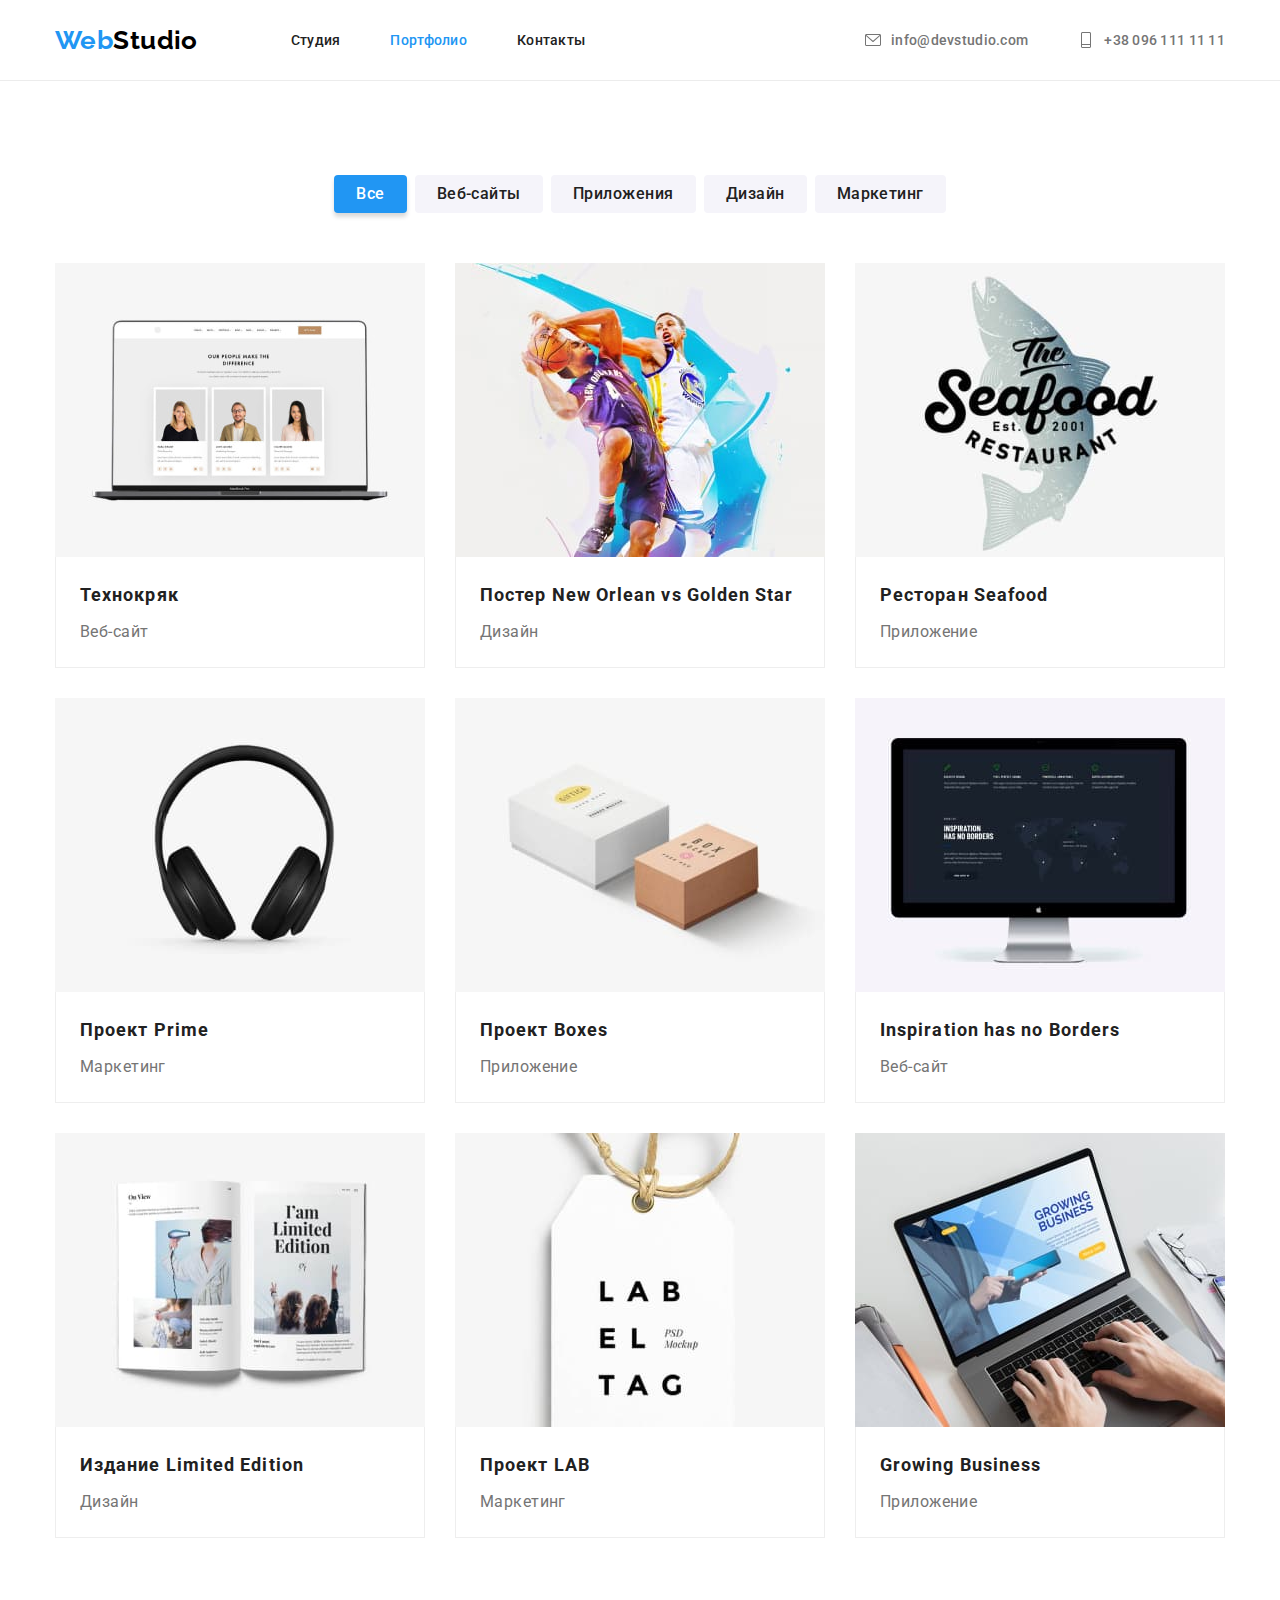
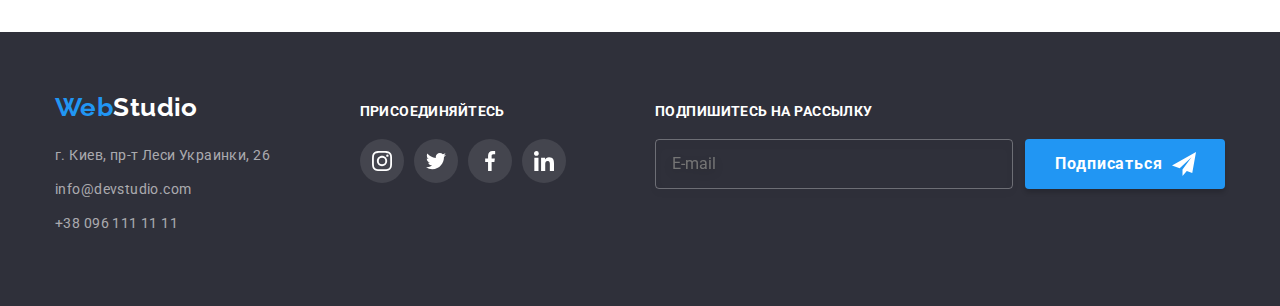
==== portfolio.html @ 97e4fcae "Initial commit" ====
<!DOCTYPE html>
<html lang="ru">
  <head>
    <meta charset="UTF-8" />
    <meta http-equiv="X-UA-Compatible" content="IE=edge" />
    <meta name="viewport" content="width=device-width, initial-scale=1.0" />
    <title>goit-markup-hw-07</title>
    <link
      href="https://fonts.googleapis.com/css2?family=Raleway:wght@700&family=Roboto:wght@400;500;700&family=Tangerine:wght@700&display=swap"
      rel="stylesheet"
    />
    <link rel="stylesheet" href="./css/main.min.css" />
  </head>
  <body>
    <!--Шапка сайта-->
    <header class="header">
      <div class="container">
        <nav class="nav">
          <a href="./index.html" class="logo"
            ><span class="accent">Web</span>Studio</a
          >
          <ul class="nav-list list">
            <li class="nav__item">
              <a class="nav__link link" href="./index.html">Студия</a>
            </li>
            <li class="nav__item">
              <a class="nav__link link current" href="./portfolio.html"
                >Портфолио</a
              >
            </li>
            <li class="nav__item">
              <a class="nav__link link" href="#">Контакты</a>
            </li>
          </ul>
        </nav>
        <ul class="contacts-list list">
          <li class="contacts-list__item">
            <a
              class="contacts-list__link link"
              href="mailto:info@devstudio.com"
            >
              <svg class="contacts-list__icon" width="16" height="16">
                <use href="./images/sprite.svg#icon-mail"></use>
              </svg>
              info@devstudio.com</a
            >
          </li>
          <li class="contacts-list__item">
            <a class="contacts-list__link link" href="tel:+380961111111">
              <svg class="contacts-list__icon" width="16" height="16">
                <use href="./images/sprite.svg#icon-phone"></use>
              </svg>
              +38 096 111 11 11</a
            >
          </li>
        </ul>
      </div>
    </header>

    <main>
      <!--Услуги кнопки-->
      <section class="section">
        <div class="container">
          <h2 class="hidden">Наши услуги</h2>

          <!-- portfolio-nav -->

          <ul class="portfolio-nav list">
            <li class="portfolio-nav__item">
              <button
                type="button"
                class="portfolio-nav__button button acctive"
              >
                Все
              </button>
            </li>
            <li class="portfolio-nav__item">
              <button type="button" class="portfolio-nav__button button">
                Веб-сайты
              </button>
            </li>
            <li class="portfolio-nav__item">
              <button type="button" class="portfolio-nav__button button">
                Приложения
              </button>
            </li>
            <li class="portfolio-nav__item">
              <button type="button" class="portfolio-nav__button button">
                Дизайн
              </button>
            </li>
            <li class="portfolio-nav__item">
              <button type="button" class="portfolio-nav__button button">
                Маркетинг
              </button>
            </li>
          </ul>

          <!-- portfolio-list -->

          <ul class="portfolio-list list">
            <li class="portfolio-list__item">
              <a class="portfolio-list__link link" href="#">
                <div class="slider">
                  <img
                    src="./images/service1.jpg"
                    alt="монитор ноутбука"
                    width="370"
                    height="294"
                  />
                  <p class="slider__text">
                    Ресурс предлагает комплексные предложения с разным уровнем
                    функционала и сервисов. Все это позволит посетителю получить
                    исчерпывающие сведения о компании или частном лице.
                  </p>
                </div>
                <div class="portfolio-list__name">
                  <h3 class="portfolio-list__title">Технокряк</h3>
                  <p class="portfolio-list__text">Веб-сайт</p>
                </div>
              </a>
            </li>
            <li class="portfolio-list__item">
              <a class="portfolio-list__link link" href="#">
                <div class="slider">
                  <img
                    src="./images/service2.jpg"
                    alt="два парня играют в баскетбол"
                    width="370"
                    height="294"
                  />
                  <p class="slider__text">
                    Ресурс предлагает комплексные предложения с разным уровнем
                    функционала и сервисов. Все это позволит посетителю получить
                    исчерпывающие сведения о компании или частном лице.
                  </p>
                </div>
                <div class="portfolio-list__name">
                  <h3 class="portfolio-list__title">
                    Постер New Orlean vs Golden Star
                  </h3>
                  <p class="portfolio-list__text">Дизайн</p>
                </div>
              </a>
            </li>
            <li class="portfolio-list__item">
              <a class="portfolio-list__link link" href="#">
                <div class="slider">
                  <img
                    src="./images/service3.jpg"
                    alt="логотип в виде рыбы"
                    width="370"
                    height="294"
                  />
                  <p class="slider__text">
                    Ресурс предлагает комплексные предложения с разным уровнем
                    функционала и сервисов. Все это позволит посетителю получить
                    исчерпывающие сведения о компании или частном лице.
                  </p>
                </div>
                <div class="portfolio-list__name">
                  <h3 class="portfolio-list__title">Ресторан Seafood</h3>
                  <p class="portfolio-list__text">Приложение</p>
                </div>
              </a>
            </li>
            <li class="portfolio-list__item">
              <a class="portfolio-list__link link" href="#">
                <div class="slider">
                  <img
                    src="./images/service4.jpg"
                    alt="наушники"
                    width="370"
                    height="294"
                  />
                  <p class="slider__text">
                    Ресурс предлагает комплексные предложения с разным уровнем
                    функционала и сервисов. Все это позволит посетителю получить
                    исчерпывающие сведения о компании или частном лице.
                  </p>
                </div>
                <div class="portfolio-list__name">
                  <h3 class="portfolio-list__title">Проект Prime</h3>
                  <p class="portfolio-list__text">Маркетинг</p>
                </div>
              </a>
            </li>
            <li class="portfolio-list__item">
              <a class="portfolio-list__link link" href="">
                <div class="slider">
                  <img
                    src="./images/service5.jpg"
                    alt="два бокса"
                    width="370"
                    height="294"
                  />
                  <p class="slider__text">
                    Ресурс предлагает комплексные предложения с разным уровнем
                    функционала и сервисов. Все это позволит посетителю получить
                    исчерпывающие сведения о компании или частном лице.
                  </p>
                </div>
                <div class="portfolio-list__name">
                  <h3 class="portfolio-list__title">Проект Boxes</h3>
                  <p class="portfolio-list__text">Приложение</p>
                </div>
              </a>
            </li>
            <li class="portfolio-list__item">
              <a class="portfolio-list__link link" href="#">
                <div class="slider">
                  <img
                    src="./images/service6.jpg"
                    alt="монитор"
                    width="370"
                    height="294"
                  />
                  <p class="slider__text">
                    Ресурс предлагает комплексные предложения с разным уровнем
                    функционала и сервисов. Все это позволит посетителю получить
                    исчерпывающие сведения о компании или частном лице.
                  </p>
                </div>
                <div class="portfolio-list__name">
                  <h3 class="portfolio-list__title">
                    Inspiration has no Borders
                  </h3>
                  <p class="portfolio-list__text">Веб-сайт</p>
                </div>
              </a>
            </li>
            <li class="portfolio-list__item">
              <a class="portfolio-list__link link" href="">
                <div class="slider">
                  <img
                    src="./images/service7.jpg"
                    alt="открытая книга"
                    width="370"
                    height="294"
                  />
                  <p class="slider__text">
                    Ресурс предлагает комплексные предложения с разным уровнем
                    функционала и сервисов. Все это позволит посетителю получить
                    исчерпывающие сведения о компании или частном лице.
                  </p>
                </div>
                <div class="portfolio-list__name">
                  <h3 class="portfolio-list__title">Издание Limited Edition</h3>
                  <p class="portfolio-list__text">Дизайн</p>
                </div>
              </a>
            </li>
            <li class="portfolio-list__item">
              <a class="portfolio-list__link link" href="">
                <div class="slider">
                  <img
                    src="./images/service8.jpg"
                    alt="бейджик на верёвке"
                    width="370"
                    height="294"
                  />
                  <p class="slider__text">
                    Ресурс предлагает комплексные предложения с разным уровнем
                    функционала и сервисов. Все это позволит посетителю получить
                    исчерпывающие сведения о компании или частном лице.
                  </p>
                </div>
                <div class="portfolio-list__name">
                  <h3 class="portfolio-list__title">Проект LAB</h3>
                  <p class="portfolio-list__text">Маркетинг</p>
                </div>
              </a>
            </li>
            <li class="portfolio-list__item">
              <a class="portfolio-list__link link" href="">
                <div class="slider">
                  <img
                    src="./images/service9.jpg"
                    alt="парень печатает на ноутбуке"
                  />
                  <p class="slider__text">
                    Ресурс предлагает комплексные предложения с разным уровнем
                    функционала и сервисов. Все это позволит посетителю получить
                    исчерпывающие сведения о компании или частном лице.
                  </p>
                </div>
                <div class="portfolio-list__name">
                  <h3 class="portfolio-list__title">Growing Business</h3>
                  <p class="portfolio-list__text">Приложение</p>
                </div>
              </a>
            </li>
          </ul>
        </div>
      </section>
    </main>

    <!--Подвал сайта-->
    <footer class="footer">
      <div class="container footer__container">
        <div class="footer-flex">
          <a href="./index.html" class="logo"
            ><span class="accent">Web</span>Studio</a
          >
          <address class="address">
            <ul class="contacts-nav list">
              <li class="contacts-nav__item">
                <a
                  href="https://goo.gl/maps/D3uRbkzvZpGUqhTm6"
                  target="_blank"
                  rel="noopener noreferrer"
                  class="contacts-nav__link link"
                  >г. Киев, пр-т Леси Украинки, 26</a
                >
              </li>
              <li class="contacts-nav__item">
                <a
                  href="mailto:info@devstudio.com"
                  class="contacts-nav__link link"
                  >info@devstudio.com</a
                >
              </li>
              <li class="contacts-nav__item">
                <a href="tel:+380961111111" class="contacts-nav__link link"
                  >+38 096 111 11 11</a
                >
              </li>
            </ul>
          </address>
        </div>
        <div class="footer-flex">
          <h3 class="footer-title">присоединяйтесь</h3>
          <ul class="social">
            <li class="social__item">
              <a
                class="social__link social__link--dark"
                href=""
                aria-label="instagram"
              >
                <svg width="20" height="20">
                  <use href="./images/sprite.svg#icon-instagram"></use>
                </svg>
              </a>
            </li>
            <li class="social__item">
              <a
                class="social__link social__link--dark"
                href=""
                aria-label="twitter"
              >
                <svg width="20" height="20">
                  <use href="./images/sprite.svg#icon-twitter"></use>
                </svg>
              </a>
            </li>
            <li class="social__item">
              <a
                class="social__link social__link--dark"
                href=""
                aria-label="facebook"
              >
                <svg width="20" height="20">
                  <use href="./images/sprite.svg#icon-facebook"></use>
                </svg>
              </a>
            </li>
            <li class="social__item">
              <a
                class="social__link social__link--dark"
                href=""
                aria-label="linkedin"
              >
                <svg width="20" height="20">
                  <use href="./images/sprite.svg#icon-linkedin"></use>
                </svg>
              </a>
            </li>
          </ul>
        </div>

        <div class="footer-flex">
          <div class="footer-form">
            <h3 class="footer-title">Подпишитесь на рассылку</h3>
            <form class="form">
              <input
                class="form__input"
                type="text"
                name="user-subscribe"
                placeholder="E-mail"
              />
              <button class="form__button button" type="submit">
                Подписаться
                <svg class="form__icon" width="24" height="24">
                  <use href="./images/sprite.svg#icon-icon-send"></use>
                </svg>
              </button>
            </form>
          </div>
        </div>
      </div>
    </footer>
  </body>
</html>
---- css/main.min.css ----
/*! modern-normalize v1.1.0 | MIT License | https://github.com/sindresorhus/modern-normalize */*,::before,::after{box-sizing:border-box}html{line-height:1.15;-webkit-text-size-adjust:100%;-moz-tab-size:4;tab-size:4}body{margin:0;font-family:system-ui,-apple-system,"Segoe UI",Roboto,Helvetica,Arial,sans-serif,"Apple Color Emoji","Segoe UI Emoji"}hr{height:0;color:inherit}abbr[title]{text-decoration:underline dotted}b,strong{font-weight:bolder}code,kbd,samp,pre{font-family:ui-monospace, SFMono-Regular, Consolas, 'Liberation Mono', Menlo, monospace;font-size:1em}small{font-size:80%}sub,sup{font-size:75%;line-height:0;position:relative;vertical-align:baseline}sub{bottom:-0.25em}sup{top:-0.5em}table{text-indent:0;border-color:inherit}button,input,optgroup,select,textarea{font-family:inherit;font-size:100%;line-height:1.15;margin:0}button,select{text-transform:none}button,[type='button'],[type='reset'],[type='submit']{-webkit-appearance:button}::-moz-focus-inner{border-style:none;padding:0}:-moz-focusring{outline:1px dotted ButtonText}:-moz-ui-invalid{box-shadow:none}legend{padding:0}progress{vertical-align:baseline}::-webkit-inner-spin-button,::-webkit-outer-spin-button{height:auto}[type='search']{-webkit-appearance:textfield;outline-offset:-2px}::-webkit-search-decoration{-webkit-appearance:none}::-webkit-file-upload-button{-webkit-appearance:button;font:inherit}summary{display:list-item}:root{--primary-white-color: #fff;--primary-text-color: #757575;--title-text-color: #212121;--accant-color: #2196f3;--portfolio-btn-color: #f5f4fa;--social-icon-color: #afb1b8;--slider-text-color: rgba(33, 150, 243, 0.9)}body{position:relative;font-family:"Roboto", sans-serif;font-size:14px;line-height:1.714;letter-spacing:0.03em;color:var(--primary-text-color);background-color:var(--primary-white-color)}img{display:block}.list{padding:0;margin:0;list-style:none}.hidden{position:absolute;white-space:nowrap;width:1px;height:1px;overflow:hidden;border:0;padding:0;clip:rect(0 0 0 0);clip-path:inset(50%);margin:-1px}.link{display:block;text-decoration:none;transition-property:color;transition-duration:250ms;transition-timing-function:cubic-bezier(0.4, 0, 0.2, 1)}.title{margin-top:0;margin-bottom:50px;font-size:36px;line-height:1.166;text-align:center;color:var(--title-text-color)}.section{padding:94px 0}.container{width:1200px;padding-left:15px;padding-right:15px;margin:0 auto}.flexing{display:flex}.link:hover,.link:focus,.nav .current,.accent{color:var(--accant-color)}.logo{font-family:"Raleway", sans-serif;text-decoration:none;font-weight:700;font-size:26px;line-height:1.192;color:#000}.header .logo{margin-right:93px;padding-top:24px;padding-bottom:24px}.footer .logo{color:var(--primary-white-color)}.button{padding:10px 32px;cursor:pointer;border:none;font-weight:700;font-size:16px;line-height:1.875;letter-spacing:0.06em;color:var(--primary-white-color);background-color:var(--accant-color);border-radius:4px;transition-property:background-color, color, box-shadow;transition-duration:250ms;transition-timing-function:cubic-bezier(0.4, 0, 0.2, 1)}.portfolio-nav__button{padding:6px 22px;font-weight:500;line-height:1.625;letter-spacing:0.03em;color:var(--title-text-color);background-color:var(--portfolio-btn-color)}.portfolio-nav__button:hover,.portfolio-nav__button:focus,.portfolio-nav__button.acctive{color:var(--primary-white-color);background-color:var(--accant-color);box-shadow:0px 4px 4px rgba(0,0,0,0.15)}.form__button{padding:10px 29px;margin-left:12px;min-width:200px;height:50px;padding-right:61px;box-shadow:0px 4px 4px rgba(0,0,0,0.15);border-radius:4px}.form__icon{position:absolute;right:29px;top:13px;fill:var(--primary-white-color)}.button-close{position:absolute;top:8px;right:8px;display:flex;align-items:center;justify-content:center;width:30px;height:30px;border:1px solid rgba(0,0,0,0.1);border-radius:50%;cursor:pointer;background-color:inherit}.button-close:hover .button-close__icon,.button-close:focus .button-close__icon{fill:var(--accant-color)}.button-close__icon{transition-property:fill;transition-duration:250ms;transition-timing-function:cubic-bezier(0.4, 0, 0.2, 1)}.social{display:flex;list-style:none;justify-content:center;align-items:center;padding:0;margin:0}.social__item:not(:last-child){margin-right:10px}.social__link{width:44px;height:44px;border-radius:50%;display:flex;justify-content:center;align-items:center;transition-property:background-color;transition-duration:250ms;transition-timing-function:cubic-bezier(0.4, 0, 0.2, 1)}.social__link svg{fill:var(--social-icon-color);transition-property:fill;transition-duration:250ms;transition-timing-function:cubic-bezier(0.4, 0, 0.2, 1)}.social .social__link:hover,.social .social__link:focus{background-color:var(--accant-color)}.social__link:hover>svg,.social__link:focus>svg{fill:var(--primary-white-color)}.social__link--dark{background-color:rgba(255,255,255,0.1)}.header{border-bottom:1px solid #ececec}.header>.container,.nav-list{display:flex}.header .nav{display:flex;align-items:center}.nav__link,.contacts-list__link{padding-top:32px;padding-bottom:32px}.nav__item:not(:last-child),.contacts-list__item:not(:last-child){margin-right:50px}.nav__link,.contacts-list__link{font-weight:500;line-height:1.142;letter-spacing:0.02em;color:var(--title-text-color)}.nav__link{position:relative}.nav__link::after{content:"";display:inline-block;width:100%;height:4px;position:absolute;bottom:-1px;left:0;border-radius:2px;transition-property:background-color;transition-duration:250ms;transition-timing-function:cubic-bezier(0.4, 0, 0.2, 1)}.nav__link:hover.link::after{background-color:var(--accant-color)}.contacts-list{display:flex;margin-left:auto}.contacts-list__link{display:flex;color:var(--primary-text-color)}.contacts-list__link:hover .contacts-list__icon,.contacts-list__link:focus .contacts-list__icon{fill:var(--accant-color)}.contacts-list__icon{margin-right:10px;fill:var(--primary-text-color);transition-property:fill;transition-duration:250ms;transition-timing-function:cubic-bezier(0.4, 0, 0.2, 1)}.hero{background-image:linear-gradient(to right, rgba(47,48,58,0.4), rgba(47,48,58,0.4)),url("../images/hero-bg.jpg");background-position:center top;background-repeat:no-repeat;max-width:1600px;margin:0 auto;padding-top:200px;padding-bottom:200px;text-align:center}.hero__title{max-width:696px;margin:0 auto 30px auto;font-weight:900;font-size:44px;line-height:1.363;letter-spacing:0.06em;text-transform:uppercase;color:var(--primary-white-color)}.hero__button:hover{background-color:#188ce8;box-shadow:0px 4px 4px rgba(0,0,0,0.15)}.features__item::before{content:"";display:block;width:270px;height:120px;border-radius:4px;background-color:#f5f4fa;background-position:center center;background-size:70px 70px;background-repeat:no-repeat;margin-bottom:30px}.features__item--icon1::before{background-image:url("../images/antenna.svg")}.features__item--icon2::before{background-image:url("../images/clock.svg")}.features__item--icon3::before{background-image:url("../images/diagram.svg")}.features__item--icon4::before{background-image:url("../images/astronaut.svg")}.section-features{padding-bottom:0}.features__item{width:270px}.features__item:not(:last-child){margin-right:30px}.features__title{margin-bottom:10px;font-size:14px;line-height:1.142;text-transform:uppercase;text-align:start}.features__text{margin:0}.work__item:not(:last-child){margin-right:30px}.work__item{position:relative}.work__title{position:absolute;bottom:0;left:0;margin:0;padding:27px 0;width:100%;text-align:center;font-size:14px;line-height:1.142;text-transform:uppercase;color:var(--primary-white-color);background-color:rgba(47,48,58,0.8)}.clients{justify-content:center}.clients__link{width:170px;height:92px;display:flex;justify-content:center;align-items:center;border:1px solid var(--social-icon-color);border-radius:4px;transition-property:border-color;transition-duration:250ms;transition-timing-function:cubic-bezier(0.4, 0, 0.2, 1)}.clients__link:hover svg,.clients__link:focus svg{fill:var(--accant-color)}.clients__link:hover,.clients__link:focus{border-color:var(--accant-color)}.clients__link svg{fill:var(--social-icon-color);transition-property:fill;transition-duration:250ms;transition-timing-function:cubic-bezier(0.4, 0, 0.2, 1)}.clients__item:not(:last-child){margin-right:30px}.section-team{background-color:#f5f4fa}.team__item{border-radius:0 0 4px 4px;box-shadow:0px 4px 4px 0px rgba(0,0,0,0.25);background-color:var(--primary-white-color)}.team__item:not(:last-child){margin-right:30px}.participant{padding:30px 10px}.participant__title,.participant__text{margin:0;font-size:16px;line-height:1.187;text-align:center}.participant__title{margin-bottom:10px}.participant__text{margin-bottom:16px}.footer{padding-top:60px;padding-bottom:60px;background-color:#2f303a}.footer__container{display:flex;justify-content:space-between;align-items:baseline}.contacts-nav__link{font-style:normal;color:rgba(255,255,255,0.6)}.contacts-nav__link:hover,.contacts-nav__link:focus{color:var(--accant-color)}.address{margin-top:20px}.contacts-nav__item{margin-bottom:10px}.contacts-nav__item:not(:last-child){margin-bottom:10px}.footer-title{margin:0;margin-bottom:20px;font-size:14px;line-height:1.142;letter-spacing:0.03em;text-transform:uppercase;text-align:start;color:var(--primary-white-color)}.footer-flex svg{fill:var(--primary-white-color)}.form{position:relative;display:flex;justify-content:space-between}.form__input{padding:15px 16px;border:1px solid rgba(255,255,255,0.3);filter:drop-shadow(0px 4px 4px rgba(0,0,0,0.15));border-radius:4px;width:358px;font-size:16px;color:var(--primary-white-color);background-color:transparent}.backdrop{position:fixed;top:0;left:0;display:flex;justify-content:center;align-items:center;width:100%;height:100%;opacity:1;transition:opacity 250ms;background-color:rgba(0,0,0,0.2)}.backdrop.is-hidden{opacity:0;pointer-events:none}.model{position:relative;padding:40px;min-width:528px;line-height:0;box-shadow:0px 1px 3px rgba(0,0,0,0.12),0px 1px 1px rgba(0,0,0,0.14),0px 2px 1px rgba(0,0,0,0.2);border-radius:4px;background-color:white}.model__title{display:block;margin-bottom:12px;font-size:20px;line-height:1.15;text-align:center;color:var(--title-text-color)}.model-form{display:flex;flex-direction:column;align-items:center}.model-form__label{position:relative;width:100%}.model-form__label:hover .model-form__icon,.model-form__input:focus+.model-form__icon{fill:var(--accant-color)}.model-form__input:focus{border:1px solid var(--accant-color)}.model-form__label:not(:last-child){margin-bottom:10px}.model-form__label .model-form__input{padding:12px 42px;height:40px;border:1px solid rgba(33,33,33,0.2);border-radius:4px;resize:none;outline:none;transition-property:border;transition-duration:250ms;transition-timing-function:cubic-bezier(0.4, 0, 0.2, 1)}.model-form__label .model-form__input,.model-form__label .model-form__comment{width:100%}.model-form__comment{display:block;height:120px;padding:12px 16px;border:1px solid rgba(33,33,33,0.2);border-radius:4px;resize:none;outline:none;transition-property:border;transition-duration:250ms;transition-timing-function:cubic-bezier(0.4, 0, 0.2, 1)}.model-form__label:hover .model-form__input,.model-form__comment:hover,.model-form__input:focus,.model-form__comment:focus{border:1px solid var(--accant-color)}.model-form__name{display:inline-block;margin-bottom:4px;font-size:12px;line-height:1.16;letter-spacing:0.01em;color:var(--primary-text-color)}.checkbox-name{font-size:14px;line-height:1.71;margin-left:7px}.model-form__label .checkbox-link{color:var(--accant-color)}.model .label-checkbox{margin-bottom:30px;display:flex;justify-content:center;align-items:center}.model .label-comment{margin-bottom:20px}.model-form__comment::placeholder{line-height:1.142;letter-spacing:0.01em;color:rgba(117,117,117,0.5)}.model-form__icon{position:absolute;bottom:12px;left:12px;transition-property:fill;transition-duration:250ms;transition-timing-function:cubic-bezier(0.4, 0, 0.2, 1)}.model .button{display:block;margin:0 auto;min-width:200px;box-shadow:0px 4px 4px rgba(0,0,0,0.15)}.model .button:hover{background-color:#188ce8}.checkbox-icon{fill:var(--primary-white-color)}.checkbox-box{display:flex;justify-content:center;align-items:center;width:16px;height:15px;outline:2px solid var(--title-text-color);outline-offset:-2px;border-radius:2px;pointer-events:none;transition-property:fill, outline, background-color;transition-duration:250ms;transition-timing-function:cubic-bezier(0.4, 0, 0.2, 1)}.model-form__checkbox:focus+.checkbox-box{border:3px solid var(--primary-text-color)}.model-form__checkbox{width:16px;height:16px}.model-form__checkbox:checked+.checkbox-box{background-color:var(--accant-color);fill:var(--primary-white-color);outline:2px solid var(--accant-color)}.portfolio-nav{margin-bottom:50px;display:flex;justify-content:center}.portfolio-nav__item:not(:last-child){margin-right:8px}.portfolio-list{display:flex;flex-wrap:wrap}.portfolio-list__item{margin-right:30px;margin-bottom:30px;transition-property:box-shadow;transition-duration:250ms;transition-timing-function:cubic-bezier(0.4, 0, 0.2, 1)}.portfolio-list__item:nth-child(3n){margin-right:0}.portfolio-list__item:nth-last-child(-n+3){margin-bottom:0}.portfolio-list__link:hover{box-shadow:0px 1px 1px rgba(0,0,0,0.12),0px 4px 4px rgba(0,0,0,0.06),1px 4px 6px rgba(0,0,0,0.16)}.portfolio-list__name{padding:20px 24px;border-right:1px solid #eeeeee;border-bottom:1px solid #eeeeee;border-left:1px solid #eeeeee}.portfolio-list__title{margin:0;margin-bottom:4px;font-size:18px;line-height:2;letter-spacing:0.06em;text-align:start;color:var(--title-text-color)}.portfolio-list__text{margin:0;font-size:16px;line-height:1.875;color:var(--primary-text-color)}.slider{position:relative;overflow:hidden}.slider__text{position:absolute;top:0;left:0;width:100%;height:100%;transform:translateY(100%);margin:0;padding:63px 24px 0 24px;font-size:18px;line-height:1.555;letter-spacing:0.03em;color:var(--primary-white-color);background-color:var(--slider-text-color);transition-property:transform;transition-duration:250ms;transition-timing-function:cubic-bezier(0.4, 0, 0.2, 1)}.portfolio-list__link:hover .slider__text{transform:translateY(0)}
/*# sourceMappingURL=main.min.css.map */
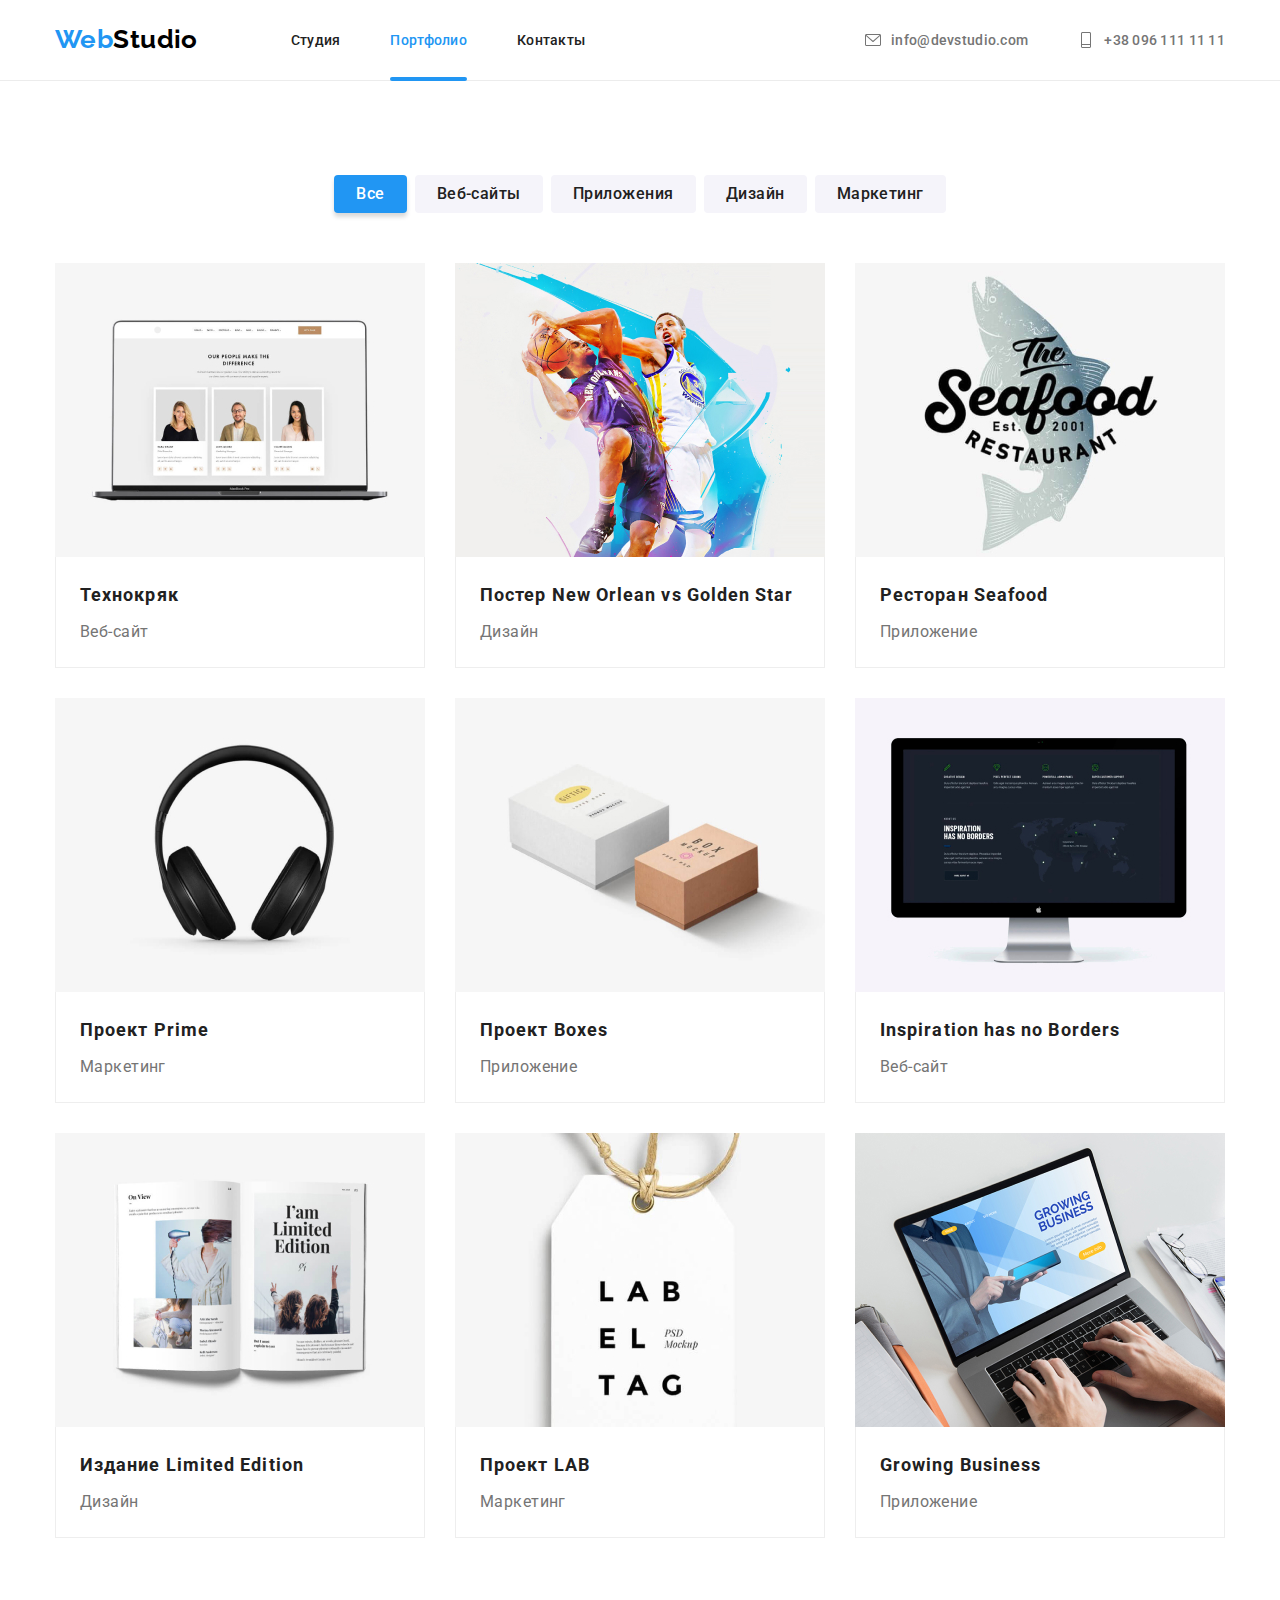
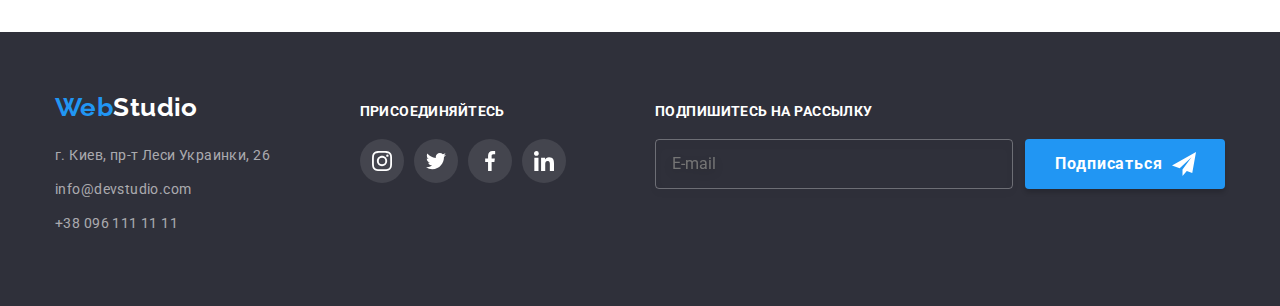
==== commit bc651549: "адаптировал страницы и блоки" ====
--- a/portfolio.html
+++ b/portfolio.html
@@ -15,45 +15,81 @@
     <!--Шапка сайта-->
     <header class="header">
       <div class="container">
-        <nav class="nav">
-          <a href="./index.html" class="logo"
-            ><span class="accent">Web</span>Studio</a
+        <a href="./index.html" class="logo"
+          ><span class="accent">Web</span>Studio</a
+        >
+        <div class="header__menu" data-menu>
+          <nav class="nav">
+            <ul class="nav-list list">
+              <li class="nav__item">
+                <a class="nav__link link" href="./index.html">Студия</a>
+              </li>
+              <li class="nav__item">
+                <a class="nav__link link current" href="./portfolio.html"
+                  >Портфолио</a
+                >
+              </li>
+              <li class="nav__item">
+                <a class="nav__link link" href="#">Контакты</a>
+              </li>
+            </ul>
+          </nav>
+          <ul class="contacts-list list">
+            <li class="contacts-list__item">
+              <a
+                class="contacts-list__link contacts-list__link--mail link"
+                href="mailto:info@devstudio.com"
+              >
+                <svg class="contacts-list__icon" width="16" height="16">
+                  <use href="./images/sprite.svg#icon-mail"></use>
+                </svg>
+                info@devstudio.com</a
+              >
+            </li>
+            <li class="contacts-list__item">
+              <a
+                class="contacts-list__link contacts-list__link--tel link"
+                href="tel:+380961111111"
+              >
+                <svg class="contacts-list__icon" width="16" height="16">
+                  <use href="./images/sprite.svg#icon-phone"></use>
+                </svg>
+                +38 096 111 11 11</a
+              >
+            </li>
+          </ul>
+          <ul class="header__sicials list">
+            <li class="header__sicials-item">
+              <a href="" class="header-socials-link">Instagram</a>
+            </li>
+            <li class="header__sicials-item">
+              <a href="" class="header-socials-link">Twitter</a>
+            </li>
+            <li class="header__sicials-item">
+              <a href="" class="header-socials-link">Facebook</a>
+            </li>
+            <li class="header__sicials-item">
+              <a href="" class="header-socials-link">LinkedIn</a>
+            </li>
+          </ul>
+        </div>
+
+        <button class="mabil-menu__btn" data-menu-button>
+          <svg
+            width="40"
+            height="40"
+            aria-label="Переключатель мобильного окна"
           >
-          <ul class="nav-list list">
-            <li class="nav__item">
-              <a class="nav__link link" href="./index.html">Студия</a>
-            </li>
-            <li class="nav__item">
-              <a class="nav__link link current" href="./portfolio.html"
-                >Портфолио</a
-              >
-            </li>
-            <li class="nav__item">
-              <a class="nav__link link" href="#">Контакты</a>
-            </li>
-          </ul>
-        </nav>
-        <ul class="contacts-list list">
-          <li class="contacts-list__item">
-            <a
-              class="contacts-list__link link"
-              href="mailto:info@devstudio.com"
-            >
-              <svg class="contacts-list__icon" width="16" height="16">
-                <use href="./images/sprite.svg#icon-mail"></use>
-              </svg>
-              info@devstudio.com</a
-            >
-          </li>
-          <li class="contacts-list__item">
-            <a class="contacts-list__link link" href="tel:+380961111111">
-              <svg class="contacts-list__icon" width="16" height="16">
-                <use href="./images/sprite.svg#icon-phone"></use>
-              </svg>
-              +38 096 111 11 11</a
-            >
-          </li>
-        </ul>
+            <use
+              class="icon-menu-close"
+              href="./images/sprite.svg#icon-menu-close"
+            ></use>
+            <use
+              class="icon-menu-open"
+              href="./images/sprite.svg#icon-menu-open"
+            ></use>
+          </svg>
+        </button>
       </div>
     </header>
 
@@ -102,12 +138,41 @@
             <li class="portfolio-list__item">
               <a class="portfolio-list__link link" href="#">
                 <div class="slider">
-                  <img
-                    src="./images/service1.jpg"
-                    alt="монитор ноутбука"
-                    width="370"
-                    height="294"
-                  />
+                  <picture>
+                    <source
+                      media="(min-width: 1200px)"
+                      srcset="
+                        ./images/portfolio/service1-desk.jpg    1x,
+                        ./images/portfolio/service1-desk@2x.jpg 2x
+                      "
+                      type="image/jpg"
+                    />
+
+                    <source
+                      media="(min-width: 768px)"
+                      srcset="
+                        ./images/portfolio/service1-tab.jpg    1x,
+                        ./images/portfolio/service1-tab@2x.jpg 2x
+                      "
+                      type="image/jpg"
+                    />
+
+                    <source
+                      media="(max-width: 767px)"
+                      srcset="
+                        ./images/portfolio/service1-mob.jpg    1x,
+                        ./images/portfolio/service1-mob@2x.jpg 2x
+                      "
+                      type="image/jpg"
+                    />
+                    <img
+                      src="./images/portfolio/service1-mob.jpg"
+                      alt="монитор ноутбука"
+                      width="450"
+                      height="294"
+                    />
+                  </picture>
+
                   <p class="slider__text">
                     Ресурс предлагает комплексные предложения с разным уровнем
                     функционала и сервисов. Все это позволит посетителю получить
@@ -123,12 +188,41 @@
             <li class="portfolio-list__item">
               <a class="portfolio-list__link link" href="#">
                 <div class="slider">
-                  <img
-                    src="./images/service2.jpg"
-                    alt="два парня играют в баскетбол"
-                    width="370"
-                    height="294"
-                  />
+                  <picture>
+                    <source
+                      media="(min-width: 1200px)"
+                      srcset="
+                        ./images/portfolio/service2-desk.jpg    1x,
+                        ./images/portfolio/service2-desk@2x.jpg 2x
+                      "
+                      type="image/jpg"
+                    />
+
+                    <source
+                      media="(min-width: 768px)"
+                      srcset="
+                        ./images/portfolio/service2-tab.jpg    1x,
+                        ./images/portfolio/service2-tab@2x.jpg 2x
+                      "
+                      type="image/jpg"
+                    />
+
+                    <source
+                      media="(max-width: 767px)"
+                      srcset="
+                        ./images/portfolio/service2-mob.jpg    1x,
+                        ./images/portfolio/service2-mob@2x.jpg 2x
+                      "
+                      type="image/jpg"
+                    />
+                    <img
+                      src="./images/portfolio/service2-mob.jpg"
+                      alt="два парня играют в баскетбол"
+                      width="450"
+                      height="294"
+                    />
+                  </picture>
+
                   <p class="slider__text">
                     Ресурс предлагает комплексные предложения с разным уровнем
                     функционала и сервисов. Все это позволит посетителю получить
@@ -146,12 +240,41 @@
             <li class="portfolio-list__item">
               <a class="portfolio-list__link link" href="#">
                 <div class="slider">
-                  <img
-                    src="./images/service3.jpg"
-                    alt="логотип в виде рыбы"
-                    width="370"
-                    height="294"
-                  />
+                  <picture>
+                    <source
+                      media="(min-width: 1200px)"
+                      srcset="
+                        ./images/portfolio/service3-desk.jpg    1x,
+                        ./images/portfolio/service3-desk@2x.jpg 2x
+                      "
+                      type="image/jpg"
+                    />
+
+                    <source
+                      media="(min-width: 768px)"
+                      srcset="
+                        ./images/portfolio/service3-tab.jpg    1x,
+                        ./images/portfolio/service3-tab@2x.jpg 2x
+                      "
+                      type="image/jpg"
+                    />
+
+                    <source
+                      media="(max-width: 767px)"
+                      srcset="
+                        ./images/portfolio/service3-mob.jpg    1x,
+                        ./images/portfolio/service3-mob@2x.jpg 2x
+                      "
+                      type="image/jpg"
+                    />
+                    <img
+                      src="./images/portfolio/service3-mob.jpg"
+                      alt="логотип в виде рыбы"
+                      width="450"
+                      height="294"
+                    />
+                  </picture>
+
                   <p class="slider__text">
                     Ресурс предлагает комплексные предложения с разным уровнем
                     функционала и сервисов. Все это позволит посетителю получить
@@ -167,12 +290,41 @@
             <li class="portfolio-list__item">
               <a class="portfolio-list__link link" href="#">
                 <div class="slider">
-                  <img
-                    src="./images/service4.jpg"
-                    alt="наушники"
-                    width="370"
-                    height="294"
-                  />
+                  <picture>
+                    <source
+                      media="(min-width: 1200px)"
+                      srcset="
+                        ./images/portfolio/service4-desk.jpg    1x,
+                        ./images/portfolio/service4-desk@2x.jpg 2x
+                      "
+                      type="image/jpg"
+                    />
+
+                    <source
+                      media="(min-width: 768px)"
+                      srcset="
+                        ./images/portfolio/service4-tab.jpg    1x,
+                        ./images/portfolio/service4-tab@2x.jpg 2x
+                      "
+                      type="image/jpg"
+                    />
+
+                    <source
+                      media="(max-width: 767px)"
+                      srcset="
+                        ./images/portfolio/service4-mob.jpg    1x,
+                        ./images/portfolio/service4-mob@2x.jpg 2x
+                      "
+                      type="image/jpg"
+                    />
+                    <img
+                      src="./images/portfolio/service4-mob.jpg"
+                      alt="наушники"
+                      width="450"
+                      height="294"
+                    />
+                  </picture>
+
                   <p class="slider__text">
                     Ресурс предлагает комплексные предложения с разным уровнем
                     функционала и сервисов. Все это позволит посетителю получить
@@ -188,12 +340,41 @@
             <li class="portfolio-list__item">
               <a class="portfolio-list__link link" href="">
                 <div class="slider">
-                  <img
-                    src="./images/service5.jpg"
-                    alt="два бокса"
-                    width="370"
-                    height="294"
-                  />
+                  <picture>
+                    <source
+                      media="(min-width: 1200px)"
+                      srcset="
+                        ./images/portfolio/service5-desk.jpg    1x,
+                        ./images/portfolio/service5-desk@2x.jpg 2x
+                      "
+                      type="image/jpg"
+                    />
+
+                    <source
+                      media="(min-width: 768px)"
+                      srcset="
+                        ./images/portfolio/service5-tab.jpg    1x,
+                        ./images/portfolio/service5-tab@2x.jpg 2x
+                      "
+                      type="image/jpg"
+                    />
+
+                    <source
+                      media="(max-width: 767px)"
+                      srcset="
+                        ./images/portfolio/service5-mob.jpg    1x,
+                        ./images/portfolio/service5-mob@2x.jpg 2x
+                      "
+                      type="image/jpg"
+                    />
+                    <img
+                      src="./images/portfolio/service5-mob.jpg"
+                      alt="два бокса"
+                      width="450"
+                      height="294"
+                    />
+                  </picture>
+
                   <p class="slider__text">
                     Ресурс предлагает комплексные предложения с разным уровнем
                     функционала и сервисов. Все это позволит посетителю получить
@@ -209,12 +390,41 @@
             <li class="portfolio-list__item">
               <a class="portfolio-list__link link" href="#">
                 <div class="slider">
-                  <img
-                    src="./images/service6.jpg"
-                    alt="монитор"
-                    width="370"
-                    height="294"
-                  />
+                  <picture>
+                    <source
+                      media="(min-width: 1200px)"
+                      srcset="
+                        ./images/portfolio/service6-desk.jpg    1x,
+                        ./images/portfolio/service6-desk@2x.jpg 2x
+                      "
+                      type="image/jpg"
+                    />
+
+                    <source
+                      media="(min-width: 768px)"
+                      srcset="
+                        ./images/portfolio/service6-tab.jpg    1x,
+                        ./images/portfolio/service6-tab@2x.jpg 2x
+                      "
+                      type="image/jpg"
+                    />
+
+                    <source
+                      media="(max-width: 767px)"
+                      srcset="
+                        ./images/portfolio/service6-mob.jpg    1x,
+                        ./images/portfolio/service6-mob@2x.jpg 2x
+                      "
+                      type="image/jpg"
+                    />
+                    <img
+                      src="./images/portfolio/service6-mob.jpg"
+                      alt="монитор"
+                      width="450"
+                      height="294"
+                    />
+                  </picture>
+
                   <p class="slider__text">
                     Ресурс предлагает комплексные предложения с разным уровнем
                     функционала и сервисов. Все это позволит посетителю получить
@@ -232,12 +442,41 @@
             <li class="portfolio-list__item">
               <a class="portfolio-list__link link" href="">
                 <div class="slider">
-                  <img
-                    src="./images/service7.jpg"
-                    alt="открытая книга"
-                    width="370"
-                    height="294"
-                  />
+                  <picture>
+                    <source
+                      media="(min-width: 1200px)"
+                      srcset="
+                        ./images/portfolio/service7-desk.jpg    1x,
+                        ./images/portfolio/service7-desk@2x.jpg 2x
+                      "
+                      type="image/jpg"
+                    />
+
+                    <source
+                      media="(min-width: 768px)"
+                      srcset="
+                        ./images/portfolio/service7-tab.jpg    1x,
+                        ./images/portfolio/service7-tab@2x.jpg 2x
+                      "
+                      type="image/jpg"
+                    />
+
+                    <source
+                      media="(max-width: 767px)"
+                      srcset="
+                        ./images/portfolio/service7-mob.jpg    1x,
+                        ./images/portfolio/service7-mob@2x.jpg 2x
+                      "
+                      type="image/jpg"
+                    />
+                    <img
+                      src="./images/portfolio/service7-mob.jpg"
+                      alt="открытая книга"
+                      width="450"
+                      height="294"
+                    />
+                  </picture>
+
                   <p class="slider__text">
                     Ресурс предлагает комплексные предложения с разным уровнем
                     функционала и сервисов. Все это позволит посетителю получить
@@ -253,12 +492,41 @@
             <li class="portfolio-list__item">
               <a class="portfolio-list__link link" href="">
                 <div class="slider">
-                  <img
-                    src="./images/service8.jpg"
-                    alt="бейджик на верёвке"
-                    width="370"
-                    height="294"
-                  />
+                  <picture>
+                    <source
+                      media="(min-width: 1200px)"
+                      srcset="
+                        ./images/portfolio/service8-desk.jpg    1x,
+                        ./images/portfolio/service8-desk@2x.jpg 2x
+                      "
+                      type="image/jpg"
+                    />
+
+                    <source
+                      media="(min-width: 768px)"
+                      srcset="
+                        ./images/portfolio/service8-tab.jpg    1x,
+                        ./images/portfolio/service8-tab@2x.jpg 2x
+                      "
+                      type="image/jpg"
+                    />
+
+                    <source
+                      media="(max-width: 767px)"
+                      srcset="
+                        ./images/portfolio/service8-mob.jpg    1x,
+                        ./images/portfolio/service8-mob@2x.jpg 2x
+                      "
+                      type="image/jpg"
+                    />
+                    <img
+                      src="./images/portfolio/service8-mob.jpg"
+                      alt="бейджик на верёвке"
+                      width="450"
+                      height="294"
+                    />
+                  </picture>
+
                   <p class="slider__text">
                     Ресурс предлагает комплексные предложения с разным уровнем
                     функционала и сервисов. Все это позволит посетителю получить
@@ -274,10 +542,41 @@
             <li class="portfolio-list__item">
               <a class="portfolio-list__link link" href="">
                 <div class="slider">
-                  <img
-                    src="./images/service9.jpg"
-                    alt="парень печатает на ноутбуке"
-                  />
+                  <picture>
+                    <source
+                      media="(min-width: 1200px)"
+                      srcset="
+                        ./images/portfolio/service9-desk.jpg    1x,
+                        ./images/portfolio/service9-desk@2x.jpg 2x
+                      "
+                      type="image/jpg"
+                    />
+
+                    <source
+                      media="(min-width: 768px)"
+                      srcset="
+                        ./images/portfolio/service9-tab.jpg    1x,
+                        ./images/portfolio/service9-tab@2x.jpg 2x
+                      "
+                      type="image/jpg"
+                    />
+
+                    <source
+                      media="(max-width: 767px)"
+                      srcset="
+                        ./images/portfolio/service9-mob.jpg    1x,
+                        ./images/portfolio/service9-mob@2x.jpg 2x
+                      "
+                      type="image/jpg"
+                    />
+                    <img
+                      src="./images/portfolio/service9-mob.jpg"
+                      alt="парень печатает на ноутбуке"
+                      width="450"
+                      height="294"
+                    />
+                  </picture>
+
                   <p class="slider__text">
                     Ресурс предлагает комплексные предложения с разным уровнем
                     функционала и сервисов. Все это позволит посетителю получить
@@ -298,7 +597,7 @@
     <!--Подвал сайта-->
     <footer class="footer">
       <div class="container footer__container">
-        <div class="footer-flex">
+        <div class="footer__info">
           <a href="./index.html" class="logo"
             ><span class="accent">Web</span>Studio</a
           >
@@ -328,7 +627,7 @@
             </ul>
           </address>
         </div>
-        <div class="footer-flex">
+        <div class="footer__join">
           <h3 class="footer-title">присоединяйтесь</h3>
           <ul class="social">
             <li class="social__item">
@@ -378,7 +677,7 @@
           </ul>
         </div>
 
-        <div class="footer-flex">
+        <div class="form-block">
           <div class="footer-form">
             <h3 class="footer-title">Подпишитесь на рассылку</h3>
             <form class="form">
@@ -399,5 +698,7 @@
         </div>
       </div>
     </footer>
+
+    <script src="./js/menu.js"></script>
   </body>
 </html>
--- a/css/main.min.css
+++ b/css/main.min.css
@@ -1,2 +1,7 @@
-/*! modern-normalize v1.1.0 | MIT License | https://github.com/sindresorhus/modern-normalize */*,::before,::after{box-sizing:border-box}html{line-height:1.15;-webkit-text-size-adjust:100%;-moz-tab-size:4;tab-size:4}body{margin:0;font-family:system-ui,-apple-system,"Segoe UI",Roboto,Helvetica,Arial,sans-serif,"Apple Color Emoji","Segoe UI Emoji"}hr{height:0;color:inherit}abbr[title]{text-decoration:underline dotted}b,strong{font-weight:bolder}code,kbd,samp,pre{font-family:ui-monospace, SFMono-Regular, Consolas, 'Liberation Mono', Menlo, monospace;font-size:1em}small{font-size:80%}sub,sup{font-size:75%;line-height:0;position:relative;vertical-align:baseline}sub{bottom:-0.25em}sup{top:-0.5em}table{text-indent:0;border-color:inherit}button,input,optgroup,select,textarea{font-family:inherit;font-size:100%;line-height:1.15;margin:0}button,select{text-transform:none}button,[type='button'],[type='reset'],[type='submit']{-webkit-appearance:button}::-moz-focus-inner{border-style:none;padding:0}:-moz-focusring{outline:1px dotted ButtonText}:-moz-ui-invalid{box-shadow:none}legend{padding:0}progress{vertical-align:baseline}::-webkit-inner-spin-button,::-webkit-outer-spin-button{height:auto}[type='search']{-webkit-appearance:textfield;outline-offset:-2px}::-webkit-search-decoration{-webkit-appearance:none}::-webkit-file-upload-button{-webkit-appearance:button;font:inherit}summary{display:list-item}:root{--primary-white-color: #fff;--primary-text-color: #757575;--title-text-color: #212121;--accant-color: #2196f3;--portfolio-btn-color: #f5f4fa;--social-icon-color: #afb1b8;--slider-text-color: rgba(33, 150, 243, 0.9)}body{position:relative;font-family:"Roboto", sans-serif;font-size:14px;line-height:1.714;letter-spacing:0.03em;color:var(--primary-text-color);background-color:var(--primary-white-color)}img{display:block}.list{padding:0;margin:0;list-style:none}.hidden{position:absolute;white-space:nowrap;width:1px;height:1px;overflow:hidden;border:0;padding:0;clip:rect(0 0 0 0);clip-path:inset(50%);margin:-1px}.link{display:block;text-decoration:none;transition-property:color;transition-duration:250ms;transition-timing-function:cubic-bezier(0.4, 0, 0.2, 1)}.title{margin-top:0;margin-bottom:50px;font-size:36px;line-height:1.166;text-align:center;color:var(--title-text-color)}.section{padding:94px 0}.container{width:1200px;padding-left:15px;padding-right:15px;margin:0 auto}.flexing{display:flex}.link:hover,.link:focus,.nav .current,.accent{color:var(--accant-color)}.logo{font-family:"Raleway", sans-serif;text-decoration:none;font-weight:700;font-size:26px;line-height:1.192;color:#000}.header .logo{margin-right:93px;padding-top:24px;padding-bottom:24px}.footer .logo{color:var(--primary-white-color)}.button{padding:10px 32px;cursor:pointer;border:none;font-weight:700;font-size:16px;line-height:1.875;letter-spacing:0.06em;color:var(--primary-white-color);background-color:var(--accant-color);border-radius:4px;transition-property:background-color, color, box-shadow;transition-duration:250ms;transition-timing-function:cubic-bezier(0.4, 0, 0.2, 1)}.portfolio-nav__button{padding:6px 22px;font-weight:500;line-height:1.625;letter-spacing:0.03em;color:var(--title-text-color);background-color:var(--portfolio-btn-color)}.portfolio-nav__button:hover,.portfolio-nav__button:focus,.portfolio-nav__button.acctive{color:var(--primary-white-color);background-color:var(--accant-color);box-shadow:0px 4px 4px rgba(0,0,0,0.15)}.form__button{padding:10px 29px;margin-left:12px;min-width:200px;height:50px;padding-right:61px;box-shadow:0px 4px 4px rgba(0,0,0,0.15);border-radius:4px}.form__icon{position:absolute;right:29px;top:13px;fill:var(--primary-white-color)}.button-close{position:absolute;top:8px;right:8px;display:flex;align-items:center;justify-content:center;width:30px;height:30px;border:1px solid rgba(0,0,0,0.1);border-radius:50%;cursor:pointer;background-color:inherit}.button-close:hover .button-close__icon,.button-close:focus .button-close__icon{fill:var(--accant-color)}.button-close__icon{transition-property:fill;transition-duration:250ms;transition-timing-function:cubic-bezier(0.4, 0, 0.2, 1)}.social{display:flex;list-style:none;justify-content:center;align-items:center;padding:0;margin:0}.social__item:not(:last-child){margin-right:10px}.social__link{width:44px;height:44px;border-radius:50%;display:flex;justify-content:center;align-items:center;transition-property:background-color;transition-duration:250ms;transition-timing-function:cubic-bezier(0.4, 0, 0.2, 1)}.social__link svg{fill:var(--social-icon-color);transition-property:fill;transition-duration:250ms;transition-timing-function:cubic-bezier(0.4, 0, 0.2, 1)}.social .social__link:hover,.social .social__link:focus{background-color:var(--accant-color)}.social__link:hover>svg,.social__link:focus>svg{fill:var(--primary-white-color)}.social__link--dark{background-color:rgba(255,255,255,0.1)}.header{border-bottom:1px solid #ececec}.header>.container,.nav-list{display:flex}.header .nav{display:flex;align-items:center}.nav__link,.contacts-list__link{padding-top:32px;padding-bottom:32px}.nav__item:not(:last-child),.contacts-list__item:not(:last-child){margin-right:50px}.nav__link,.contacts-list__link{font-weight:500;line-height:1.142;letter-spacing:0.02em;color:var(--title-text-color)}.nav__link{position:relative}.nav__link::after{content:"";display:inline-block;width:100%;height:4px;position:absolute;bottom:-1px;left:0;border-radius:2px;transition-property:background-color;transition-duration:250ms;transition-timing-function:cubic-bezier(0.4, 0, 0.2, 1)}.nav__link:hover.link::after{background-color:var(--accant-color)}.contacts-list{display:flex;margin-left:auto}.contacts-list__link{display:flex;color:var(--primary-text-color)}.contacts-list__link:hover .contacts-list__icon,.contacts-list__link:focus .contacts-list__icon{fill:var(--accant-color)}.contacts-list__icon{margin-right:10px;fill:var(--primary-text-color);transition-property:fill;transition-duration:250ms;transition-timing-function:cubic-bezier(0.4, 0, 0.2, 1)}.hero{background-image:linear-gradient(to right, rgba(47,48,58,0.4), rgba(47,48,58,0.4)),url("../images/hero-bg.jpg");background-position:center top;background-repeat:no-repeat;max-width:1600px;margin:0 auto;padding-top:200px;padding-bottom:200px;text-align:center}.hero__title{max-width:696px;margin:0 auto 30px auto;font-weight:900;font-size:44px;line-height:1.363;letter-spacing:0.06em;text-transform:uppercase;color:var(--primary-white-color)}.hero__button:hover{background-color:#188ce8;box-shadow:0px 4px 4px rgba(0,0,0,0.15)}.features__item::before{content:"";display:block;width:270px;height:120px;border-radius:4px;background-color:#f5f4fa;background-position:center center;background-size:70px 70px;background-repeat:no-repeat;margin-bottom:30px}.features__item--icon1::before{background-image:url("../images/antenna.svg")}.features__item--icon2::before{background-image:url("../images/clock.svg")}.features__item--icon3::before{background-image:url("../images/diagram.svg")}.features__item--icon4::before{background-image:url("../images/astronaut.svg")}.section-features{padding-bottom:0}.features__item{width:270px}.features__item:not(:last-child){margin-right:30px}.features__title{margin-bottom:10px;font-size:14px;line-height:1.142;text-transform:uppercase;text-align:start}.features__text{margin:0}.work__item:not(:last-child){margin-right:30px}.work__item{position:relative}.work__title{position:absolute;bottom:0;left:0;margin:0;padding:27px 0;width:100%;text-align:center;font-size:14px;line-height:1.142;text-transform:uppercase;color:var(--primary-white-color);background-color:rgba(47,48,58,0.8)}.clients{justify-content:center}.clients__link{width:170px;height:92px;display:flex;justify-content:center;align-items:center;border:1px solid var(--social-icon-color);border-radius:4px;transition-property:border-color;transition-duration:250ms;transition-timing-function:cubic-bezier(0.4, 0, 0.2, 1)}.clients__link:hover svg,.clients__link:focus svg{fill:var(--accant-color)}.clients__link:hover,.clients__link:focus{border-color:var(--accant-color)}.clients__link svg{fill:var(--social-icon-color);transition-property:fill;transition-duration:250ms;transition-timing-function:cubic-bezier(0.4, 0, 0.2, 1)}.clients__item:not(:last-child){margin-right:30px}.section-team{background-color:#f5f4fa}.team__item{border-radius:0 0 4px 4px;box-shadow:0px 4px 4px 0px rgba(0,0,0,0.25);background-color:var(--primary-white-color)}.team__item:not(:last-child){margin-right:30px}.participant{padding:30px 10px}.participant__title,.participant__text{margin:0;font-size:16px;line-height:1.187;text-align:center}.participant__title{margin-bottom:10px}.participant__text{margin-bottom:16px}.footer{padding-top:60px;padding-bottom:60px;background-color:#2f303a}.footer__container{display:flex;justify-content:space-between;align-items:baseline}.contacts-nav__link{font-style:normal;color:rgba(255,255,255,0.6)}.contacts-nav__link:hover,.contacts-nav__link:focus{color:var(--accant-color)}.address{margin-top:20px}.contacts-nav__item{margin-bottom:10px}.contacts-nav__item:not(:last-child){margin-bottom:10px}.footer-title{margin:0;margin-bottom:20px;font-size:14px;line-height:1.142;letter-spacing:0.03em;text-transform:uppercase;text-align:start;color:var(--primary-white-color)}.footer-flex svg{fill:var(--primary-white-color)}.form{position:relative;display:flex;justify-content:space-between}.form__input{padding:15px 16px;border:1px solid rgba(255,255,255,0.3);filter:drop-shadow(0px 4px 4px rgba(0,0,0,0.15));border-radius:4px;width:358px;font-size:16px;color:var(--primary-white-color);background-color:transparent}.backdrop{position:fixed;top:0;left:0;display:flex;justify-content:center;align-items:center;width:100%;height:100%;opacity:1;transition:opacity 250ms;background-color:rgba(0,0,0,0.2)}.backdrop.is-hidden{opacity:0;pointer-events:none}.model{position:relative;padding:40px;min-width:528px;line-height:0;box-shadow:0px 1px 3px rgba(0,0,0,0.12),0px 1px 1px rgba(0,0,0,0.14),0px 2px 1px rgba(0,0,0,0.2);border-radius:4px;background-color:white}.model__title{display:block;margin-bottom:12px;font-size:20px;line-height:1.15;text-align:center;color:var(--title-text-color)}.model-form{display:flex;flex-direction:column;align-items:center}.model-form__label{position:relative;width:100%}.model-form__label:hover .model-form__icon,.model-form__input:focus+.model-form__icon{fill:var(--accant-color)}.model-form__input:focus{border:1px solid var(--accant-color)}.model-form__label:not(:last-child){margin-bottom:10px}.model-form__label .model-form__input{padding:12px 42px;height:40px;border:1px solid rgba(33,33,33,0.2);border-radius:4px;resize:none;outline:none;transition-property:border;transition-duration:250ms;transition-timing-function:cubic-bezier(0.4, 0, 0.2, 1)}.model-form__label .model-form__input,.model-form__label .model-form__comment{width:100%}.model-form__comment{display:block;height:120px;padding:12px 16px;border:1px solid rgba(33,33,33,0.2);border-radius:4px;resize:none;outline:none;transition-property:border;transition-duration:250ms;transition-timing-function:cubic-bezier(0.4, 0, 0.2, 1)}.model-form__label:hover .model-form__input,.model-form__comment:hover,.model-form__input:focus,.model-form__comment:focus{border:1px solid var(--accant-color)}.model-form__name{display:inline-block;margin-bottom:4px;font-size:12px;line-height:1.16;letter-spacing:0.01em;color:var(--primary-text-color)}.checkbox-name{font-size:14px;line-height:1.71;margin-left:7px}.model-form__label .checkbox-link{color:var(--accant-color)}.model .label-checkbox{margin-bottom:30px;display:flex;justify-content:center;align-items:center}.model .label-comment{margin-bottom:20px}.model-form__comment::placeholder{line-height:1.142;letter-spacing:0.01em;color:rgba(117,117,117,0.5)}.model-form__icon{position:absolute;bottom:12px;left:12px;transition-property:fill;transition-duration:250ms;transition-timing-function:cubic-bezier(0.4, 0, 0.2, 1)}.model .button{display:block;margin:0 auto;min-width:200px;box-shadow:0px 4px 4px rgba(0,0,0,0.15)}.model .button:hover{background-color:#188ce8}.checkbox-icon{fill:var(--primary-white-color)}.checkbox-box{display:flex;justify-content:center;align-items:center;width:16px;height:15px;outline:2px solid var(--title-text-color);outline-offset:-2px;border-radius:2px;pointer-events:none;transition-property:fill, outline, background-color;transition-duration:250ms;transition-timing-function:cubic-bezier(0.4, 0, 0.2, 1)}.model-form__checkbox:focus+.checkbox-box{border:3px solid var(--primary-text-color)}.model-form__checkbox{width:16px;height:16px}.model-form__checkbox:checked+.checkbox-box{background-color:var(--accant-color);fill:var(--primary-white-color);outline:2px solid var(--accant-color)}.portfolio-nav{margin-bottom:50px;display:flex;justify-content:center}.portfolio-nav__item:not(:last-child){margin-right:8px}.portfolio-list{display:flex;flex-wrap:wrap}.portfolio-list__item{margin-right:30px;margin-bottom:30px;transition-property:box-shadow;transition-duration:250ms;transition-timing-function:cubic-bezier(0.4, 0, 0.2, 1)}.portfolio-list__item:nth-child(3n){margin-right:0}.portfolio-list__item:nth-last-child(-n+3){margin-bottom:0}.portfolio-list__link:hover{box-shadow:0px 1px 1px rgba(0,0,0,0.12),0px 4px 4px rgba(0,0,0,0.06),1px 4px 6px rgba(0,0,0,0.16)}.portfolio-list__name{padding:20px 24px;border-right:1px solid #eeeeee;border-bottom:1px solid #eeeeee;border-left:1px solid #eeeeee}.portfolio-list__title{margin:0;margin-bottom:4px;font-size:18px;line-height:2;letter-spacing:0.06em;text-align:start;color:var(--title-text-color)}.portfolio-list__text{margin:0;font-size:16px;line-height:1.875;color:var(--primary-text-color)}.slider{position:relative;overflow:hidden}.slider__text{position:absolute;top:0;left:0;width:100%;height:100%;transform:translateY(100%);margin:0;padding:63px 24px 0 24px;font-size:18px;line-height:1.555;letter-spacing:0.03em;color:var(--primary-white-color);background-color:var(--slider-text-color);transition-property:transform;transition-duration:250ms;transition-timing-function:cubic-bezier(0.4, 0, 0.2, 1)}.portfolio-list__link:hover .slider__text{transform:translateY(0)}
+/*! modern-normalize v1.1.0 | MIT License | https://github.com/sindresorhus/modern-normalize */*,::before,::after{box-sizing:border-box}html{line-height:1.15;-webkit-text-size-adjust:100%;-moz-tab-size:4;tab-size:4}body{margin:0;font-family:system-ui,-apple-system,"Segoe UI",Roboto,Helvetica,Arial,sans-serif,"Apple Color Emoji","Segoe UI Emoji"}hr{height:0;color:inherit}abbr[title]{text-decoration:underline dotted}b,strong{font-weight:bolder}code,kbd,samp,pre{font-family:ui-monospace,+ SFMono-Regular,+ Consolas,+ 'Liberation Mono',+ Menlo,+ monospace;font-size:1em}small{font-size:80%}sub,sup{font-size:75%;line-height:0;position:relative;vertical-align:baseline}sub{bottom:-0.25em}sup{top:-0.5em}table{text-indent:0;border-color:inherit}button,input,optgroup,select,textarea{font-family:inherit;font-size:100%;line-height:1.15;margin:0}button,select{text-transform:none}button,[type='button'],[type='reset'],[type='submit']{-webkit-appearance:button}::-moz-focus-inner{border-style:none;padding:0}:-moz-focusring{outline:1px dotted ButtonText}:-moz-ui-invalid{box-shadow:none}legend{padding:0}progress{vertical-align:baseline}::-webkit-inner-spin-button,::-webkit-outer-spin-button{height:auto}[type='search']{-webkit-appearance:textfield;outline-offset:-2px}::-webkit-search-decoration{-webkit-appearance:none}::-webkit-file-upload-button{-webkit-appearance:button;font:inherit}summary{display:list-item}:root{--primary-white-color: #fff;--primary-text-color: #757575;--title-text-color: #212121;--accant-color: #2196f3;--portfolio-btn-color: #f5f4fa;--social-icon-color: #afb1b8;--slider-text-color: rgba(33, 150, 243, 0.9)}body{position:relative;font-family:"Roboto", sans-serif;font-size:14px;line-height:1.714;letter-spacing:0.03em;color:var(--primary-text-color);background-color:var(--primary-white-color)}img{display:block}.list{padding:0;margin:0;list-style:none}.hidden{position:absolute;white-space:nowrap;width:1px;height:1px;overflow:hidden;border:0;padding:0;clip:rect(0 0 0 0);clip-path:inset(50%);margin:-1px}.link{display:block;text-decoration:none;transition-property:color;transition-duration:250ms;transition-timing-function:cubic-bezier(0.4, 0, 0.2, 1)}.title{margin-top:0;margin-bottom:50px;font-size:28px;line-height:1.166;text-align:center;color:var(--title-text-color)}@media screen and (min-width: 1200px){.title{font-size:36px}}.section{padding:60px 0}@media screen and (min-width: 1200px){.section{padding:94px 0}}.flexing{display:flex}.link:hover,.link:focus,.nav .current,.accent{color:var(--accant-color)}img{display:block;width:100%;height:auto}.logo{font-family:"Raleway", sans-serif;text-decoration:none;font-weight:700;font-size:24px;line-height:1.166;color:#000}.header .logo{margin-right:93px;padding-top:16px;padding-bottom:16px}.footer .logo{color:var(--primary-white-color)}@media screen and (min-width: 768px){.header .logo{margin-right:84px;padding-top:26px;padding-bottom:26px}}@media screen and (min-width: 1200px){.logo{font-size:26px;line-height:1.192}.header .logo{margin-right:93px;padding-top:24px;padding-bottom:24px}}.button{padding:10px 32px;cursor:pointer;border:none;font-weight:700;font-size:16px;line-height:1.875;letter-spacing:0.06em;color:var(--primary-white-color);background-color:var(--accant-color);border-radius:4px;transition-property:background-color, color, box-shadow;transition-duration:250ms;transition-timing-function:cubic-bezier(0.4, 0, 0.2, 1)}.portfolio-nav__button{padding:6px 22px;font-weight:500;line-height:1.625;letter-spacing:0.03em;color:var(--title-text-color);background-color:var(--portfolio-btn-color)}.portfolio-nav__button:hover,.portfolio-nav__button:focus,.portfolio-nav__button.acctive{color:var(--primary-white-color);background-color:var(--accant-color);box-shadow:0px 4px 4px rgba(0,0,0,0.15)}.form__button{position:relative;padding:10px 29px;min-width:200px;height:50px;padding-right:61px;box-shadow:0px 4px 4px rgba(0,0,0,0.15);border-radius:4px}.form__icon{position:absolute;right:29px;top:13px;fill:var(--primary-white-color)}.button-close{position:absolute;top:8px;right:8px;display:flex;align-items:center;justify-content:center;width:30px;height:30px;border:1px solid rgba(0,0,0,0.1);border-radius:50%;cursor:pointer;background-color:inherit}.button-close:hover .button-close__icon,.button-close:focus .button-close__icon{fill:var(--accant-color)}.button-close__icon{transition-property:fill;transition-duration:250ms;transition-timing-function:cubic-bezier(0.4, 0, 0.2, 1)}.mabil-menu__btn{position:fixed;top:10px;right:0;cursor:pointer;border:none;background:transparent;z-index:2}.mabil-menu__btn:hover svg,.mabil-menu__btn:focus svg{fill:var(--accant-color)}@media screen and (min-width: 768px){.mabil-menu__btn{display:none}}.mabil-menu__btn .icon-menu-close{display:none}.mabil-menu__btn.is-open .icon-menu-close{display:block}.mabil-menu__btn.is-open .icon-menu-open{display:none}.social{display:flex;list-style:none;justify-content:center;align-items:center;padding:0;margin:0}.social__item:not(:last-child){margin-right:10px}.social__link{width:44px;height:44px;border-radius:50%;display:flex;justify-content:center;align-items:center;transition-property:background-color;transition-duration:250ms;transition-timing-function:cubic-bezier(0.4, 0, 0.2, 1)}.social__link svg{fill:var(--social-icon-color);transition-property:fill;transition-duration:250ms;transition-timing-function:cubic-bezier(0.4, 0, 0.2, 1)}.social .social__link:hover,.social .social__link:focus{background-color:var(--accant-color)}.social__link:hover>svg,.social__link:focus>svg{fill:var(--primary-white-color)}.social__link--dark{background-color:rgba(255,255,255,0.1)}.container{position:relative;max-width:480px;padding-left:15px;padding-right:15px;margin:0 auto}@media screen and (min-width: 768px){.container{max-width:768px}}@media screen and (min-width: 1200px){.container{max-width:1200px}}.header{border-bottom:1px solid #ececec}.header .container{display:flex}.header .nav{display:flex;align-items:center}.nav__link{line-height:47px;letter-spacing:0.02em}.nav__item:not(:last-child){margin-bottom:32px}.nav__link,.contacts-list__link{font-weight:500;line-height:1.142;letter-spacing:0.02em;color:var(--title-text-color)}.nav__link::after{content:"";display:inline-block;width:100%;height:4px;position:absolute;bottom:-1px;left:0;border-radius:2px;transition-property:background-color;transition-duration:250ms;transition-timing-function:cubic-bezier(0.4, 0, 0.2, 1)}.current::after{background-color:var(--accant-color)}.contacts-list__link{display:flex;color:var(--primary-text-color)}.contacts-list__link:hover .contacts-list__icon,.contacts-list__link:focus .contacts-list__icon{fill:var(--accant-color)}.contacts-list__icon{margin-right:10px;fill:var(--primary-text-color);transition-property:fill;transition-duration:250ms;transition-timing-function:cubic-bezier(0.4, 0, 0.2, 1)}.contacts-list__icon-tel{margin-left:-3px}.header__sicials{display:none}.header__sicials-item{padding:0 10px;border-right:1px solid rgba(33,33,33,0.2)}.header__sicials-item:last-child{padding-right:0;border:none}.header__sicials-item:first-child{padding-left:0}.header-socials-link{text-decoration:none;font-size:18px;line-height:1.22;font-weight:500;color:var(--accant-color)}.header__menu.is-open{display:flex}@media screen and (min-width: 768px){.header>.container,.nav-list{display:flex;text-align:center}.contacts-list{display:flex;margin-left:auto}.nav__item:not(:last-child){margin-right:50px}.header__menu{display:flex;width:100%}.nav__item:not(:last-child){margin-bottom:0}.nav__link{position:relative;padding:32px 0}}@media screen and (min-width: 768px) and (max-width: 1199.02px){.contacts-list{display:block;margin-top:auto;margin-bottom:auto}.contacts-list__link{padding:5px 0}}@media screen and (min-width: 1200px){.contacts-list__item:not(:last-child){margin-right:50px}.contacts-list__link{padding-top:32px;padding-bottom:32px}}@media screen and (max-width: 767px){.header__menu{display:flex;flex-direction:column;position:fixed;width:100vw;height:100vh;top:0;left:0;padding:48px 40px;background:#fff;z-index:1}.contacts-list{display:flex;flex-direction:column-reverse;margin-top:auto;margin-bottom:64px}.contacts-list__link--tel{font-size:34px;color:var(--accant-color)}.contacts-list__link--mail{font-size:24px;padding-top:32px;padding-bottom:64px}.nav__link{font-size:40px}.contacts-list__icon{display:none}.header__sicials{display:flex;flex-wrap:wrap}.header__menu{display:none}.nav__link::after{display:none}}@media screen and (max-width: 378px){.contacts-list__link--tel{font-size:24px}.header__sicials{justify-content:center}.header__sicials-item{padding:0 5px}}.hero{background-image:linear-gradient(to right, rgba(47,48,58,0.4), rgba(47,48,58,0.4)),url("../../images/hero-mob.jpg");background-position:center top;background-repeat:no-repeat;width:100%;margin:0 auto;padding:118px 0;text-align:center;background-size:cover}@media screen and (min-width: 481px){.hero{background-image:linear-gradient(to right, rgba(47,48,58,0.4), rgba(47,48,58,0.4)),url("../../images/hero-mob.jpg")}}@media screen and (min-width: 481px) and (min-device-pixel-ratio: 2), screen and (min-width: 481px) and (-webkit-min-device-pixel-ratio: 2), screen and (min-width: 481px) and (min-resolution: 192dpi), screen and (min-width: 481px) and (min-resolution: 2dppx){.hero{background-image:linear-gradient(to right, rgba(47,48,58,0.4), rgba(47,48,58,0.4)),url("../../images/hero-mob@2x.jpg")}}@media screen and (min-width: 768px){.hero{background-image:linear-gradient(to right, rgba(47,48,58,0.4), rgba(47,48,58,0.4)),url("../../images/hero-tab.jpg")}}@media screen and (min-width: 768px) and (min-device-pixel-ratio: 2), screen and (min-width: 768px) and (-webkit-min-device-pixel-ratio: 2), screen and (min-width: 768px) and (min-resolution: 192dpi), screen and (min-width: 768px) and (min-resolution: 2dppx){.hero{background-image:linear-gradient(to right, rgba(47,48,58,0.4), rgba(47,48,58,0.4)),url("../../images/hero-tab@2x.jpg")}}@media screen and (min-width: 1280px){.hero{background-image:linear-gradient(to right, rgba(47,48,58,0.4), rgba(47,48,58,0.4)),url("../../images/hero-desk.jpg");max-width:1600px;padding:200px 0}}@media screen and (min-width: 1280px) and (min-device-pixel-ratio: 2), screen and (min-width: 1280px) and (-webkit-min-device-pixel-ratio: 2), screen and (min-width: 1280px) and (min-resolution: 192dpi), screen and (min-width: 1280px) and (min-resolution: 2dppx){.hero{background-image:linear-gradient(to right, rgba(47,48,58,0.4), rgba(47,48,58,0.4)),url("../../images/hero-desk@2x.jpg")}}.hero__title{max-width:380px;margin:0 auto 30px auto;font-weight:900;font-size:24px;line-height:1.61;letter-spacing:0.06em;text-transform:uppercase;color:var(--primary-white-color)}@media screen and (min-width: 768px){.hero__title{max-width:420px;font-size:26px;line-height:1.61}}@media screen and (min-width: 1280px){.hero__title{max-width:696px;font-size:44px;line-height:1.36}}.hero__button:hover{background-color:#188ce8;box-shadow:0px 4px 4px rgba(0,0,0,0.15)}.features__item::before{content:"";display:block;height:120px;border-radius:4px;background-color:#f5f4fa;background-position:center center;background-size:70px 70px;background-repeat:no-repeat;margin-bottom:30px}.features__item--icon1::before{background-image:url("../images/antenna.svg")}.features__item--icon2::before{background-image:url("../images/clock.svg")}.features__item--icon3::before{background-image:url("../images/diagram.svg")}.features__item--icon4::before{background-image:url("../images/astronaut.svg")}.features__title{margin-bottom:10px;font-size:14px;line-height:1.142;text-transform:uppercase;text-align:center}.features__text{margin:0}@media screen and (min-width: 768px){.features{display:flex;flex-wrap:wrap}.features__item{width:354px}.features__title{text-align:start}}@media screen and (max-width: 1199.02px){.features{margin:-15px}.features__item{margin:15px}}@media screen and (min-width: 1200px){.section-features{padding-bottom:0}.features__item{width:270px}.features__item:not(:last-child){margin-right:30px}}.work-section{display:none}.work__item:not(:last-child){margin-right:30px}.work__item{position:relative}.work__title{position:absolute;bottom:0;left:0;margin:0;padding:27px 0;width:100%;text-align:center;font-size:14px;line-height:1.142;text-transform:uppercase;color:var(--primary-white-color);background-color:rgba(47,48,58,0.8)}@media screen and (min-width: 1200px){.work-section{display:block}}.clients{display:flex;flex-wrap:wrap;justify-content:center;margin:-15px}.clients__item{margin:15px}.clients__link{width:210px;height:92px;display:flex;justify-content:center;align-items:center;border:1px solid var(--social-icon-color);border-radius:4px;transition-property:border-color;transition-duration:250ms;transition-timing-function:cubic-bezier(0.4, 0, 0.2, 1)}.clients__link:hover svg,.clients__link:focus svg{fill:var(--accant-color)}.clients__link:hover,.clients__link:focus{border-color:var(--accant-color)}.clients__link svg{fill:var(--social-icon-color);transition-property:fill;transition-duration:250ms;transition-timing-function:cubic-bezier(0.4, 0, 0.2, 1)}@media screen and (min-width: 768px){.clients__link{width:226px}}@media screen and (min-width: 1200px){.clients{margin:0}.clients__link{width:170px}.clients__item{margin:0}.clients__item:not(:last-child){margin-right:30px}}.section-team{background-color:#f5f4fa}.team__item{margin-bottom:30px;border-radius:0 0 4px 4px;box-shadow:0px 4px 4px 0px rgba(0,0,0,0.25);background-color:var(--primary-white-color)}@media screen and (min-width: 768px){.team__item{width:calc((100% - 4 * 15px) / 2);margin-bottom:0;margin:15px}}@media screen and (min-width: 1200px){.team__item{width:calc((100% - 8 * 15px) / 4)}}.participant{padding:30px 10px}.participant__title,.participant__text{margin:0;font-size:16px;line-height:1.187;text-align:center}.participant__title{margin-bottom:10px}.participant__text{margin-bottom:16px}@media screen and (min-width: 768px){.team{display:flex;flex-wrap:wrap;margin:-15px}}.footer{padding-top:60px;padding-bottom:60px;background-color:#2f303a;text-align:center}.contacts-nav__link{font-style:normal;color:rgba(255,255,255,0.6)}.contacts-nav__link:hover,.contacts-nav__link:focus{color:var(--accant-color)}.address{margin-top:20px}.contacts-nav__item{margin-bottom:10px}.contacts-nav__item:not(:last-child){margin-bottom:10px}.footer-title{margin:0;margin-bottom:20px;font-size:14px;line-height:1.142;letter-spacing:0.03em;text-transform:uppercase;text-align:center;color:var(--primary-white-color)}.footer__join{margin:60px 0}.footer__join svg{fill:var(--primary-white-color)}.form__input{margin-bottom:20px;padding:15px 16px;border:1px solid rgba(255,255,255,0.3);filter:drop-shadow(0px 4px 4px rgba(0,0,0,0.15));border-radius:4px;width:100%;font-size:16px;color:var(--primary-white-color);background-color:transparent}@media screen and (min-width: 768px){.form__input{display:block;max-width:450px;margin:0 auto 20px auto}.footer__join{margin:65px 0 102px 0}}@media screen and (min-width: 768px) and (max-width: 1199.02px){.footer__info,.footer__join{width:50%;margin-top:0}.form-block{width:100%}.footer__container{display:flex;flex-wrap:wrap;align-items:baseline}}@media screen and (min-width: 1200px){.footer__container{display:flex;justify-content:space-between;align-items:baseline}.footer{text-align:start}.footer-title{text-align:start}.footer__join{margin:0}.form{display:flex;justify-content:space-between}.form__input{margin:0;width:358px}.form__button{margin-left:12px}}.backdrop{position:fixed;top:0;left:0;display:flex;justify-content:center;align-items:center;width:100%;height:100%;opacity:1;transition:opacity 250ms;background-color:rgba(0,0,0,0.2)}.backdrop.is-hidden{opacity:0;pointer-events:none}.model{position:relative;padding:40px;max-width:450px;line-height:0;box-shadow:0px 1px 3px rgba(0,0,0,0.12),0px 1px 1px rgba(0,0,0,0.14),0px 2px 1px rgba(0,0,0,0.2);border-radius:4px;background-color:white}@media screen and (min-width: 1200px){.model{max-width:528px}}.model__title{display:block;margin-bottom:12px;font-size:20px;line-height:1.15;text-align:center;color:var(--title-text-color)}.model-form{display:flex;flex-direction:column;align-items:center}.model-form__label{position:relative;width:100%}.model-form__label:hover .model-form__icon,.model-form__input:focus+.model-form__icon{fill:var(--accant-color)}.model-form__input:focus{border:1px solid var(--accant-color)}.model-form__label:not(:last-child){margin-bottom:10px}.model-form__label .model-form__input{padding:12px 42px;height:40px;border:1px solid rgba(33,33,33,0.2);border-radius:4px;resize:none;outline:none;transition-property:border;transition-duration:250ms;transition-timing-function:cubic-bezier(0.4, 0, 0.2, 1)}.model-form__label .model-form__input,.model-form__label .model-form__comment{width:100%}.model-form__comment{display:block;height:120px;padding:12px 16px;border:1px solid rgba(33,33,33,0.2);border-radius:4px;resize:none;outline:none;transition-property:border;transition-duration:250ms;transition-timing-function:cubic-bezier(0.4, 0, 0.2, 1)}.model-form__label:hover .model-form__input,.model-form__comment:hover,.model-form__input:focus,.model-form__comment:focus{border:1px solid var(--accant-color)}.model-form__name{display:inline-block;margin-bottom:4px;font-size:12px;line-height:1.16;letter-spacing:0.01em;color:var(--primary-text-color)}.checkbox-name{font-size:12px;line-height:1.71;margin-left:7px}@media screen and (min-width: 1200px){.checkbox-name{font-size:14px}}.model-form__label .checkbox-link{color:var(--accant-color)}.model .label-checkbox{margin-bottom:30px;display:flex;justify-content:center;align-items:center}.model .label-comment{margin-bottom:20px}.model-form__comment::placeholder{line-height:1.142;letter-spacing:0.01em;color:rgba(117,117,117,0.5)}.model-form__icon{position:absolute;bottom:12px;left:12px;transition-property:fill;transition-duration:250ms;transition-timing-function:cubic-bezier(0.4, 0, 0.2, 1)}.model .button{display:block;margin:0 auto;min-width:200px;box-shadow:0px 4px 4px rgba(0,0,0,0.15)}.model .button:hover{background-color:#188ce8}.checkbox-icon{fill:var(--primary-white-color)}.checkbox-box{display:flex;justify-content:center;align-items:center;width:16px;height:15px;outline:2px solid var(--title-text-color);outline-offset:-2px;border-radius:2px;pointer-events:none;flex-shrink:0;transition-property:fill, outline, background-color;transition-duration:250ms;transition-timing-function:cubic-bezier(0.4, 0, 0.2, 1)}.model-form__checkbox:focus+.checkbox-box{border:3px solid var(--primary-text-color)}.model-form__checkbox{width:16px;height:16px}.model-form__checkbox:checked+.checkbox-box{background-color:var(--accant-color);fill:var(--primary-white-color);outline:2px solid var(--accant-color)}.portfolio-nav{margin-top:-15px;margin-right:-8px;margin-bottom:40px;display:flex;flex-wrap:wrap}@media screen and (min-width: 768px){.portfolio-nav{margin-bottom:30px}}@media screen and (min-width: 1200px){.portfolio-nav{margin-bottom:50px}}.portfolio-nav__item{margin-right:8px;margin-top:15px}.portfolio-list{display:flex;flex-wrap:wrap;justify-content:start;margin:-15px}.portfolio-list__item{display:flex;margin:15px;transition-property:box-shadow;transition-duration:250ms;transition-timing-function:cubic-bezier(0.4, 0, 0.2, 1)}@media screen and (min-width: 768px){.portfolio-list__item{width:calc((100% - 4 * 15px) / 2)}}@media screen and (min-width: 1200px){.portfolio-list__item{width:calc((100% - 6 * 15px) / 3)}}.portfolio-list__link:hover{box-shadow:0px 1px 1px rgba(0,0,0,0.12),0px 4px 4px rgba(0,0,0,0.06),1px 4px 6px rgba(0,0,0,0.16)}.portfolio-list__name{flex-grow:1;padding:20px 24px;border-right:1px solid #eeeeee;border-bottom:1px solid #eeeeee;border-left:1px solid #eeeeee}.portfolio-list__title{margin:0;margin-bottom:4px;font-size:18px;line-height:2;letter-spacing:0.06em;text-align:start;color:var(--title-text-color)}.portfolio-list__text{margin:0;font-size:16px;line-height:1.875;color:var(--primary-text-color)}.slider{position:relative;overflow:hidden}.slider__text{position:absolute;top:0;left:0;width:100%;height:100%;transform:translateY(100%);margin:0;padding:63px 24px 0 24px;font-size:18px;line-height:1.555;letter-spacing:0.03em;color:var(--primary-white-color);background-color:var(--slider-text-color);transition-property:transform;transition-duration:250ms;transition-timing-function:cubic-bezier(0.4, 0, 0.2, 1)}.portfolio-list__link:hover .slider__text,.portfolio-list__link:focus .slider__text{transform:translateY(0)}@media screen and (min-width: 768px){.portfolio-nav{justify-content:center}}.portfolio-list__link{display:flex;flex-direction:column;width:100%}
 /*# sourceMappingURL=main.min.css.map */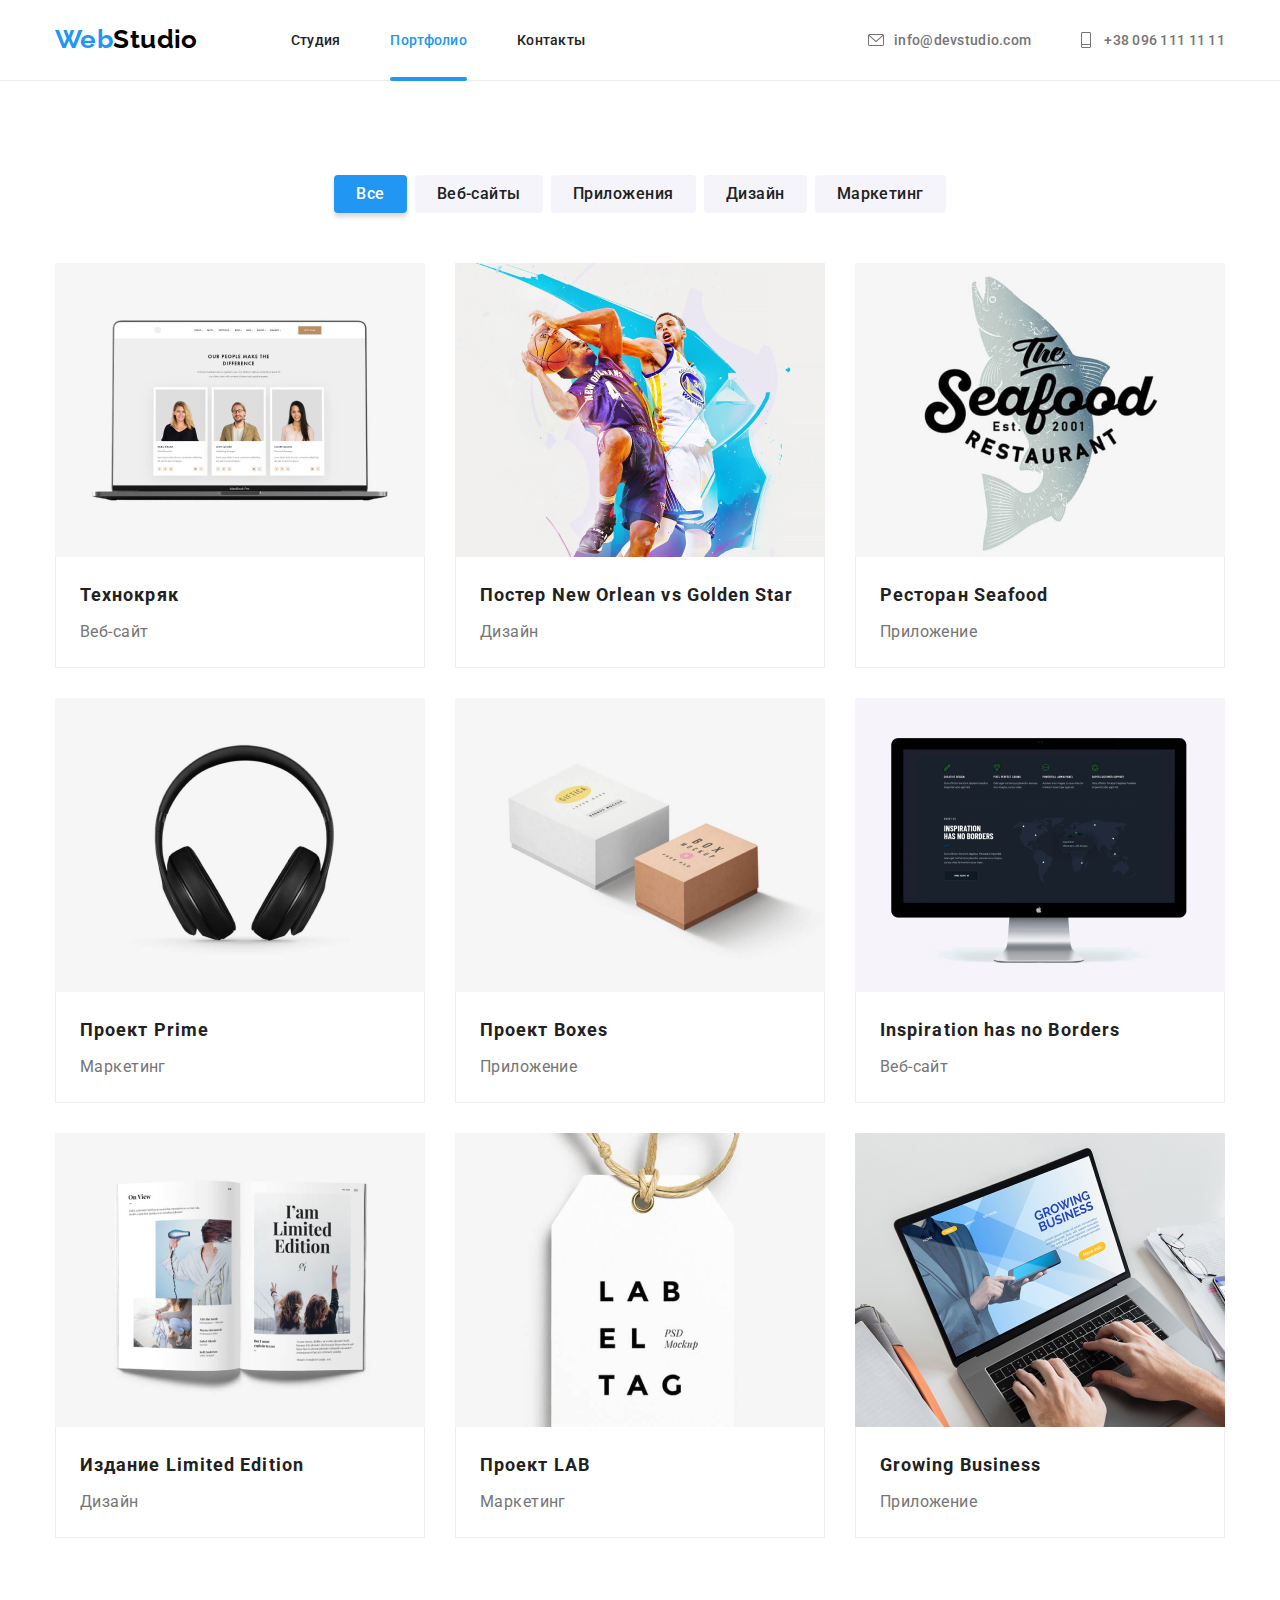
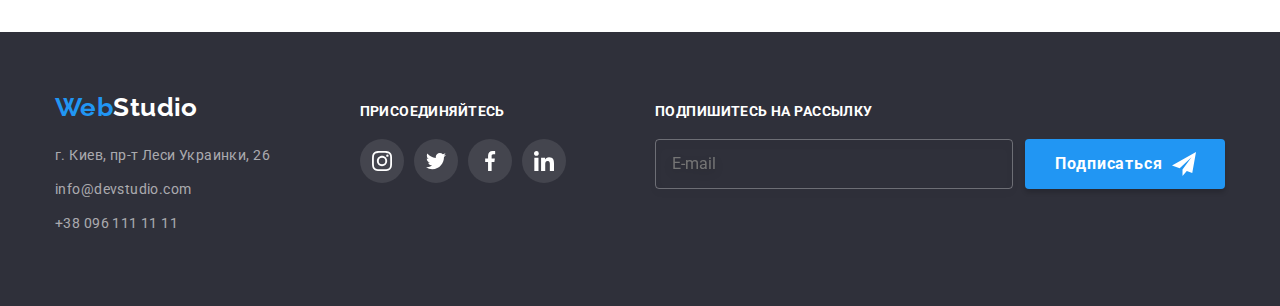
==== commit b26ccde4: "редактирование иконки" ====
--- a/portfolio.html
+++ b/portfolio.html
@@ -4,7 +4,7 @@
     <meta charset="UTF-8" />
     <meta http-equiv="X-UA-Compatible" content="IE=edge" />
     <meta name="viewport" content="width=device-width, initial-scale=1.0" />
-    <title>goit-markup-hw-07</title>
+    <title>goit-markup-hw-08</title>
     <link
       href="https://fonts.googleapis.com/css2?family=Raleway:wght@700&family=Roboto:wght@400;500;700&family=Tangerine:wght@700&display=swap"
       rel="stylesheet"
@@ -51,7 +51,11 @@
                 class="contacts-list__link contacts-list__link--tel link"
                 href="tel:+380961111111"
               >
-                <svg class="contacts-list__icon" width="16" height="16">
+                <svg
+                  class="contacts-list__icon contacts-list__icon-tel"
+                  width="16"
+                  height="16"
+                >
                   <use href="./images/sprite.svg#icon-phone"></use>
                 </svg>
                 +38 096 111 11 11</a
--- a/css/main.min.css
+++ b/css/main.min.css
@@ -3,5 +3,5 @@
  Consolas,  'Liberation Mono',  Menlo,- monospace;font-size:1em}small{font-size:80%}sub,sup{font-size:75%;line-height:0;position:relative;vertical-align:baseline}sub{bottom:-0.25em}sup{top:-0.5em}table{text-indent:0;border-color:inherit}button,input,optgroup,select,textarea{font-family:inherit;font-size:100%;line-height:1.15;margin:0}button,select{text-transform:none}button,[type='button'],[type='reset'],[type='submit']{-webkit-appearance:button}::-moz-focus-inner{border-style:none;padding:0}:-moz-focusring{outline:1px dotted ButtonText}:-moz-ui-invalid{box-shadow:none}legend{padding:0}progress{vertical-align:baseline}::-webkit-inner-spin-button,::-webkit-outer-spin-button{height:auto}[type='search']{-webkit-appearance:textfield;outline-offset:-2px}::-webkit-search-decoration{-webkit-appearance:none}::-webkit-file-upload-button{-webkit-appearance:button;font:inherit}summary{display:list-item}:root{--primary-white-color: #fff;--primary-text-color: #757575;--title-text-color: #212121;--accant-color: #2196f3;--portfolio-btn-color: #f5f4fa;--social-icon-color: #afb1b8;--slider-text-color: rgba(33, 150, 243, 0.9)}body{position:relative;font-family:"Roboto", sans-serif;font-size:14px;line-height:1.714;letter-spacing:0.03em;color:var(--primary-text-color);background-color:var(--primary-white-color)}img{display:block}.list{padding:0;margin:0;list-style:none}.hidden{position:absolute;white-space:nowrap;width:1px;height:1px;overflow:hidden;border:0;padding:0;clip:rect(0 0 0 0);clip-path:inset(50%);margin:-1px}.link{display:block;text-decoration:none;transition-property:color;transition-duration:250ms;transition-timing-function:cubic-bezier(0.4, 0, 0.2, 1)}.title{margin-top:0;margin-bottom:50px;font-size:28px;line-height:1.166;text-align:center;color:var(--title-text-color)}@media screen and (min-width: 1200px){.title{font-size:36px}}.section{padding:60px 0}@media screen and (min-width: 1200px){.section{padding:94px 0}}.flexing{display:flex}.link:hover,.link:focus,.nav .current,.accent{color:var(--accant-color)}img{display:block;width:100%;height:auto}.logo{font-family:"Raleway", sans-serif;text-decoration:none;font-weight:700;font-size:24px;line-height:1.166;color:#000}.header .logo{margin-right:93px;padding-top:16px;padding-bottom:16px}.footer .logo{color:var(--primary-white-color)}@media screen and (min-width: 768px){.header .logo{margin-right:84px;padding-top:26px;padding-bottom:26px}}@media screen and (min-width: 1200px){.logo{font-size:26px;line-height:1.192}.header .logo{margin-right:93px;padding-top:24px;padding-bottom:24px}}.button{padding:10px 32px;cursor:pointer;border:none;font-weight:700;font-size:16px;line-height:1.875;letter-spacing:0.06em;color:var(--primary-white-color);background-color:var(--accant-color);border-radius:4px;transition-property:background-color, color, box-shadow;transition-duration:250ms;transition-timing-function:cubic-bezier(0.4, 0, 0.2, 1)}.portfolio-nav__button{padding:6px 22px;font-weight:500;line-height:1.625;letter-spacing:0.03em;color:var(--title-text-color);background-color:var(--portfolio-btn-color)}.portfolio-nav__button:hover,.portfolio-nav__button:focus,.portfolio-nav__button.acctive{color:var(--primary-white-color);background-color:var(--accant-color);box-shadow:0px 4px 4px rgba(0,0,0,0.15)}.form__button{position:relative;padding:10px 29px;min-width:200px;height:50px;padding-right:61px;box-shadow:0px 4px 4px rgba(0,0,0,0.15);border-radius:4px}.form__icon{position:absolute;right:29px;top:13px;fill:var(--primary-white-color)}.button-close{position:absolute;top:8px;right:8px;display:flex;align-items:center;justify-content:center;width:30px;height:30px;border:1px solid rgba(0,0,0,0.1);border-radius:50%;cursor:pointer;background-color:inherit}.button-close:hover .button-close__icon,.button-close:focus .button-close__icon{fill:var(--accant-color)}.button-close__icon{transition-property:fill;transition-duration:250ms;transition-timing-function:cubic-bezier(0.4, 0, 0.2, 1)}.mabil-menu__btn{position:fixed;top:10px;right:0;cursor:pointer;border:none;background:transparent;z-index:2}.mabil-menu__btn:hover svg,.mabil-menu__btn:focus svg{fill:var(--accant-color)}@media screen and (min-width: 768px){.mabil-menu__btn{display:none}}.mabil-menu__btn .icon-menu-close{display:none}.mabil-menu__btn.is-open .icon-menu-close{display:block}.mabil-menu__btn.is-open .icon-menu-open{display:none}.social{display:flex;list-style:none;justify-content:center;align-items:center;padding:0;margin:0}.social__item:not(:last-child){margin-right:10px}.social__link{width:44px;height:44px;border-radius:50%;display:flex;justify-content:center;align-items:center;transition-property:background-color;transition-duration:250ms;transition-timing-function:cubic-bezier(0.4, 0, 0.2, 1)}.social__link svg{fill:var(--social-icon-color);transition-property:fill;transition-duration:250ms;transition-timing-function:cubic-bezier(0.4, 0, 0.2, 1)}.social .social__link:hover,.social .social__link:focus{background-color:var(--accant-color)}.social__link:hover>svg,.social__link:focus>svg{fill:var(--primary-white-color)}.social__link--dark{background-color:rgba(255,255,255,0.1)}.container{position:relative;max-width:480px;padding-left:15px;padding-right:15px;margin:0 auto}@media screen and (min-width: 768px){.container{max-width:768px}}@media screen and (min-width: 1200px){.container{max-width:1200px}}.header{border-bottom:1px solid #ececec}.header .container{display:flex}.header .nav{display:flex;align-items:center}.nav__link{line-height:47px;letter-spacing:0.02em}.nav__item:not(:last-child){margin-bottom:32px}.nav__link,.contacts-list__link{font-weight:500;line-height:1.142;letter-spacing:0.02em;color:var(--title-text-color)}.nav__link::after{content:"";display:inline-block;width:100%;height:4px;position:absolute;bottom:-1px;left:0;border-radius:2px;transition-property:background-color;transition-duration:250ms;transition-timing-function:cubic-bezier(0.4, 0, 0.2, 1)}.current::after{background-color:var(--accant-color)}.contacts-list__link{display:flex;color:var(--primary-text-color)}.contacts-list__link:hover .contacts-list__icon,.contacts-list__link:focus .contacts-list__icon{fill:var(--accant-color)}.contacts-list__icon{margin-right:10px;fill:var(--primary-text-color);transition-property:fill;transition-duration:250ms;transition-timing-function:cubic-bezier(0.4, 0, 0.2, 1)}.contacts-list__icon-tel{margin-left:-3px}.header__sicials{display:none}.header__sicials-item{padding:0 10px;border-right:1px solid rgba(33,33,33,0.2)}.header__sicials-item:last-child{padding-right:0;border:none}.header__sicials-item:first-child{padding-left:0}.header-socials-link{text-decoration:none;font-size:18px;line-height:1.22;font-weight:500;color:var(--accant-color)}.header__menu.is-open{display:flex}@media screen and (min-width: 768px){.header>.container,.nav-list{display:flex;text-align:center}.contacts-list{display:flex;margin-left:auto}.nav__item:not(:last-child){margin-right:50px}.header__menu{display:flex;width:100%}.nav__item:not(:last-child){margin-bottom:0}.nav__link{position:relative;padding:32px 0}}@media screen and (min-width: 768px) and (max-width: 1199.02px){.contacts-list{display:block;margin-top:auto;margin-bottom:auto}.contacts-list__link{padding:5px 0}}@media screen and (min-width: 1200px){.contacts-list__item:not(:last-child){margin-right:50px}.contacts-list__link{padding-top:32px;padding-bottom:32px}}@media screen and (max-width: 767px){.header__menu{display:flex;flex-direction:column;position:fixed;width:100vw;height:100vh;top:0;left:0;padding:48px 40px;background:#fff;z-index:1}.contacts-list{display:flex;flex-direction:column-reverse;margin-top:auto;margin-bottom:64px}.contacts-list__link--tel{font-size:34px;color:var(--accant-color)}.contacts-list__link--mail{font-size:24px;padding-top:32px;padding-bottom:64px}.nav__link{font-size:40px}.contacts-list__icon{display:none}.header__sicials{display:flex;flex-wrap:wrap}.header__menu{display:none}.nav__link::after{display:none}}@media screen and (max-width: 378px){.contacts-list__link--tel{font-size:24px}.header__sicials{justify-content:center}.header__sicials-item{padding:0 5px}}.hero{background-image:linear-gradient(to right, rgba(47,48,58,0.4), rgba(47,48,58,0.4)),url("../../images/hero-mob.jpg");background-position:center top;background-repeat:no-repeat;width:100%;margin:0 auto;padding:118px 0;text-align:center;background-size:cover}@media screen and (min-width: 481px){.hero{background-image:linear-gradient(to right, rgba(47,48,58,0.4), rgba(47,48,58,0.4)),url("../../images/hero-mob.jpg")}}@media screen and (min-width: 481px) and (min-device-pixel-ratio: 2), screen and (min-width: 481px) and (-webkit-min-device-pixel-ratio: 2), screen and (min-width: 481px) and (min-resolution: 192dpi), screen and (min-width: 481px) and (min-resolution: 2dppx){.hero{background-image:linear-gradient(to right, rgba(47,48,58,0.4), rgba(47,48,58,0.4)),url("../../images/hero-mob@2x.jpg")}}@media screen and (min-width: 768px){.hero{background-image:linear-gradient(to right, rgba(47,48,58,0.4), rgba(47,48,58,0.4)),url("../../images/hero-tab.jpg")}}@media screen and (min-width: 768px) and (min-device-pixel-ratio: 2), screen and (min-width: 768px) and (-webkit-min-device-pixel-ratio: 2), screen and (min-width: 768px) and (min-resolution: 192dpi), screen and (min-width: 768px) and (min-resolution: 2dppx){.hero{background-image:linear-gradient(to right, rgba(47,48,58,0.4), rgba(47,48,58,0.4)),url("../../images/hero-tab@2x.jpg")}}@media screen and (min-width: 1280px){.hero{background-image:linear-gradient(to right, rgba(47,48,58,0.4), rgba(47,48,58,0.4)),url("../../images/hero-desk.jpg");max-width:1600px;padding:200px 0}}@media screen and (min-width: 1280px) and (min-device-pixel-ratio: 2), screen and (min-width: 1280px) and (-webkit-min-device-pixel-ratio: 2), screen and (min-width: 1280px) and (min-resolution: 192dpi), screen and (min-width: 1280px) and (min-resolution: 2dppx){.hero{background-image:linear-gradient(to right, rgba(47,48,58,0.4), rgba(47,48,58,0.4)),url("../../images/hero-desk@2x.jpg")}}.hero__title{max-width:380px;margin:0 auto 30px auto;font-weight:900;font-size:24px;line-height:1.61;letter-spacing:0.06em;text-transform:uppercase;color:var(--primary-white-color)}@media screen and (min-width: 768px){.hero__title{max-width:420px;font-size:26px;line-height:1.61}}@media screen and (min-width: 1280px){.hero__title{max-width:696px;font-size:44px;line-height:1.36}}.hero__button:hover{background-color:#188ce8;box-shadow:0px 4px 4px rgba(0,0,0,0.15)}.features__item::before{content:"";display:block;height:120px;border-radius:4px;background-color:#f5f4fa;background-position:center center;background-size:70px 70px;background-repeat:no-repeat;margin-bottom:30px}.features__item--icon1::before{background-image:url("../images/antenna.svg")}.features__item--icon2::before{background-image:url("../images/clock.svg")}.features__item--icon3::before{background-image:url("../images/diagram.svg")}.features__item--icon4::before{background-image:url("../images/astronaut.svg")}.features__title{margin-bottom:10px;font-size:14px;line-height:1.142;text-transform:uppercase;text-align:center}.features__text{margin:0}@media screen and (min-width: 768px){.features{display:flex;flex-wrap:wrap}.features__item{width:354px}.features__title{text-align:start}}@media screen and (max-width: 1199.02px){.features{margin:-15px}.features__item{margin:15px}}@media screen and (min-width: 1200px){.section-features{padding-bottom:0}.features__item{width:270px}.features__item:not(:last-child){margin-right:30px}}.work-section{display:none}.work__item:not(:last-child){margin-right:30px}.work__item{position:relative}.work__title{position:absolute;bottom:0;left:0;margin:0;padding:27px 0;width:100%;text-align:center;font-size:14px;line-height:1.142;text-transform:uppercase;color:var(--primary-white-color);background-color:rgba(47,48,58,0.8)}@media screen and (min-width: 1200px){.work-section{display:block}}.clients{display:flex;flex-wrap:wrap;justify-content:center;margin:-15px}.clients__item{margin:15px}.clients__link{width:210px;height:92px;display:flex;justify-content:center;align-items:center;border:1px solid var(--social-icon-color);border-radius:4px;transition-property:border-color;transition-duration:250ms;transition-timing-function:cubic-bezier(0.4, 0, 0.2, 1)}.clients__link:hover svg,.clients__link:focus svg{fill:var(--accant-color)}.clients__link:hover,.clients__link:focus{border-color:var(--accant-color)}.clients__link svg{fill:var(--social-icon-color);transition-property:fill;transition-duration:250ms;transition-timing-function:cubic-bezier(0.4, 0, 0.2, 1)}@media screen and (min-width: 768px){.clients__link{width:226px}}@media screen and (min-width: 1200px){.clients{margin:0}.clients__link{width:170px}.clients__item{margin:0}.clients__item:not(:last-child){margin-right:30px}}.section-team{background-color:#f5f4fa}.team__item{margin-bottom:30px;border-radius:0 0 4px 4px;box-shadow:0px 4px 4px 0px rgba(0,0,0,0.25);background-color:var(--primary-white-color)}@media screen and (min-width: 768px){.team__item{width:calc((100% - 4 * 15px) / 2);margin-bottom:0;margin:15px}}@media screen and (min-width: 1200px){.team__item{width:calc((100% - 8 * 15px) / 4)}}.participant{padding:30px 10px}.participant__title,.participant__text{margin:0;font-size:16px;line-height:1.187;text-align:center}.participant__title{margin-bottom:10px}.participant__text{margin-bottom:16px}@media screen and (min-width: 768px){.team{display:flex;flex-wrap:wrap;margin:-15px}}.footer{padding-top:60px;padding-bottom:60px;background-color:#2f303a;text-align:center}.contacts-nav__link{font-style:normal;color:rgba(255,255,255,0.6)}.contacts-nav__link:hover,.contacts-nav__link:focus{color:var(--accant-color)}.address{margin-top:20px}.contacts-nav__item{margin-bottom:10px}.contacts-nav__item:not(:last-child){margin-bottom:10px}.footer-title{margin:0;margin-bottom:20px;font-size:14px;line-height:1.142;letter-spacing:0.03em;text-transform:uppercase;text-align:center;color:var(--primary-white-color)}.footer__join{margin:60px 0}.footer__join svg{fill:var(--primary-white-color)}.form__input{margin-bottom:20px;padding:15px 16px;border:1px solid rgba(255,255,255,0.3);filter:drop-shadow(0px 4px 4px rgba(0,0,0,0.15));border-radius:4px;width:100%;font-size:16px;color:var(--primary-white-color);background-color:transparent}@media screen and (min-width: 768px){.form__input{display:block;max-width:450px;margin:0 auto 20px auto}.footer__join{margin:65px 0 102px 0}}@media screen and (min-width: 768px) and (max-width: 1199.02px){.footer__info,.footer__join{width:50%;margin-top:0}.form-block{width:100%}.footer__container{display:flex;flex-wrap:wrap;align-items:baseline}}@media screen and (min-width: 1200px){.footer__container{display:flex;justify-content:space-between;align-items:baseline}.footer{text-align:start}.footer-title{text-align:start}.footer__join{margin:0}.form{display:flex;justify-content:space-between}.form__input{margin:0;width:358px}.form__button{margin-left:12px}}.backdrop{position:fixed;top:0;left:0;display:flex;justify-content:center;align-items:center;width:100%;height:100%;opacity:1;transition:opacity 250ms;background-color:rgba(0,0,0,0.2)}.backdrop.is-hidden{opacity:0;pointer-events:none}.model{position:relative;padding:40px;max-width:450px;line-height:0;box-shadow:0px 1px 3px rgba(0,0,0,0.12),0px 1px 1px rgba(0,0,0,0.14),0px 2px 1px rgba(0,0,0,0.2);border-radius:4px;background-color:white}@media screen and (min-width: 1200px){.model{max-width:528px}}.model__title{display:block;margin-bottom:12px;font-size:20px;line-height:1.15;text-align:center;color:var(--title-text-color)}.model-form{display:flex;flex-direction:column;align-items:center}.model-form__label{position:relative;width:100%}.model-form__label:hover .model-form__icon,.model-form__input:focus+.model-form__icon{fill:var(--accant-color)}.model-form__input:focus{border:1px solid var(--accant-color)}.model-form__label:not(:last-child){margin-bottom:10px}.model-form__label .model-form__input{padding:12px 42px;height:40px;border:1px solid rgba(33,33,33,0.2);border-radius:4px;resize:none;outline:none;transition-property:border;transition-duration:250ms;transition-timing-function:cubic-bezier(0.4, 0, 0.2, 1)}.model-form__label .model-form__input,.model-form__label .model-form__comment{width:100%}.model-form__comment{display:block;height:120px;padding:12px 16px;border:1px solid rgba(33,33,33,0.2);border-radius:4px;resize:none;outline:none;transition-property:border;transition-duration:250ms;transition-timing-function:cubic-bezier(0.4, 0, 0.2, 1)}.model-form__label:hover .model-form__input,.model-form__comment:hover,.model-form__input:focus,.model-form__comment:focus{border:1px solid var(--accant-color)}.model-form__name{display:inline-block;margin-bottom:4px;font-size:12px;line-height:1.16;letter-spacing:0.01em;color:var(--primary-text-color)}.checkbox-name{font-size:12px;line-height:1.71;margin-left:7px}@media screen and (min-width: 1200px){.checkbox-name{font-size:14px}}.model-form__label .checkbox-link{color:var(--accant-color)}.model .label-checkbox{margin-bottom:30px;display:flex;justify-content:center;align-items:center}.model .label-comment{margin-bottom:20px}.model-form__comment::placeholder{line-height:1.142;letter-spacing:0.01em;color:rgba(117,117,117,0.5)}.model-form__icon{position:absolute;bottom:12px;left:12px;transition-property:fill;transition-duration:250ms;transition-timing-function:cubic-bezier(0.4, 0, 0.2, 1)}.model .button{display:block;margin:0 auto;min-width:200px;box-shadow:0px 4px 4px rgba(0,0,0,0.15)}.model .button:hover{background-color:#188ce8}.checkbox-icon{fill:var(--primary-white-color)}.checkbox-box{display:flex;justify-content:center;align-items:center;width:16px;height:15px;outline:2px solid var(--title-text-color);outline-offset:-2px;border-radius:2px;pointer-events:none;flex-shrink:0;transition-property:fill, outline, background-color;transition-duration:250ms;transition-timing-function:cubic-bezier(0.4, 0, 0.2, 1)}.model-form__checkbox:focus+.checkbox-box{border:3px solid var(--primary-text-color)}.model-form__checkbox{width:16px;height:16px}.model-form__checkbox:checked+.checkbox-box{background-color:var(--accant-color);fill:var(--primary-white-color);outline:2px solid var(--accant-color)}.portfolio-nav{margin-top:-15px;margin-right:-8px;margin-bottom:40px;display:flex;flex-wrap:wrap}@media screen and (min-width: 768px){.portfolio-nav{margin-bottom:30px}}@media screen and (min-width: 1200px){.portfolio-nav{margin-bottom:50px}}.portfolio-nav__item{margin-right:8px;margin-top:15px}.portfolio-list{display:flex;flex-wrap:wrap;justify-content:start;margin:-15px}.portfolio-list__item{display:flex;margin:15px;transition-property:box-shadow;transition-duration:250ms;transition-timing-function:cubic-bezier(0.4, 0, 0.2, 1)}@media screen and (min-width: 768px){.portfolio-list__item{width:calc((100% - 4 * 15px) / 2)}}@media screen and (min-width: 1200px){.portfolio-list__item{width:calc((100% - 6 * 15px) / 3)}}.portfolio-list__link:hover{box-shadow:0px 1px 1px rgba(0,0,0,0.12),0px 4px 4px rgba(0,0,0,0.06),1px 4px 6px rgba(0,0,0,0.16)}.portfolio-list__name{flex-grow:1;padding:20px 24px;border-right:1px solid #eeeeee;border-bottom:1px solid #eeeeee;border-left:1px solid #eeeeee}.portfolio-list__title{margin:0;margin-bottom:4px;font-size:18px;line-height:2;letter-spacing:0.06em;text-align:start;color:var(--title-text-color)}.portfolio-list__text{margin:0;font-size:16px;line-height:1.875;color:var(--primary-text-color)}.slider{position:relative;overflow:hidden}.slider__text{position:absolute;top:0;left:0;width:100%;height:100%;transform:translateY(100%);margin:0;padding:63px 24px 0 24px;font-size:18px;line-height:1.555;letter-spacing:0.03em;color:var(--primary-white-color);background-color:var(--slider-text-color);transition-property:transform;transition-duration:250ms;transition-timing-function:cubic-bezier(0.4, 0, 0.2, 1)}.portfolio-list__link:hover .slider__text,.portfolio-list__link:focus .slider__text{transform:translateY(0)}@media screen and (min-width: 768px){.portfolio-nav{justify-content:center}}.portfolio-list__link{display:flex;flex-direction:column;width:100%}
+ monospace;font-size:1em}small{font-size:80%}sub,sup{font-size:75%;line-height:0;position:relative;vertical-align:baseline}sub{bottom:-0.25em}sup{top:-0.5em}table{text-indent:0;border-color:inherit}button,input,optgroup,select,textarea{font-family:inherit;font-size:100%;line-height:1.15;margin:0}button,select{text-transform:none}button,[type='button'],[type='reset'],[type='submit']{-webkit-appearance:button}::-moz-focus-inner{border-style:none;padding:0}:-moz-focusring{outline:1px dotted ButtonText}:-moz-ui-invalid{box-shadow:none}legend{padding:0}progress{vertical-align:baseline}::-webkit-inner-spin-button,::-webkit-outer-spin-button{height:auto}[type='search']{-webkit-appearance:textfield;outline-offset:-2px}::-webkit-search-decoration{-webkit-appearance:none}::-webkit-file-upload-button{-webkit-appearance:button;font:inherit}summary{display:list-item}:root{--primary-white-color: #fff;--primary-text-color: #757575;--title-text-color: #212121;--accant-color: #2196f3;--portfolio-btn-color: #f5f4fa;--social-icon-color: #afb1b8;--slider-text-color: rgba(33, 150, 243, 0.9)}body{position:relative;font-family:"Roboto", sans-serif;font-size:14px;line-height:1.714;letter-spacing:0.03em;color:var(--primary-text-color);background-color:var(--primary-white-color)}img{display:block}.list{padding:0;margin:0;list-style:none}.hidden{position:absolute;white-space:nowrap;width:1px;height:1px;overflow:hidden;border:0;padding:0;clip:rect(0 0 0 0);clip-path:inset(50%);margin:-1px}.link{display:block;text-decoration:none;transition-property:color;transition-duration:250ms;transition-timing-function:cubic-bezier(0.4, 0, 0.2, 1)}.title{margin-top:0;margin-bottom:50px;font-size:28px;line-height:1.166;text-align:center;color:var(--title-text-color)}@media screen and (min-width: 1200px){.title{font-size:36px}}.section{padding:60px 0}@media screen and (min-width: 1200px){.section{padding:94px 0}}.flexing{display:flex}.link:hover,.link:focus,.nav .current,.accent{color:var(--accant-color)}img{display:block;width:100%;height:auto}.logo{font-family:"Raleway", sans-serif;text-decoration:none;font-weight:700;font-size:24px;line-height:1.166;color:#000}.header .logo{margin-right:93px;padding-top:16px;padding-bottom:16px}.footer .logo{color:var(--primary-white-color)}@media screen and (min-width: 768px){.header .logo{margin-right:84px;padding-top:26px;padding-bottom:26px}}@media screen and (min-width: 1200px){.logo{font-size:26px;line-height:1.192}.header .logo{margin-right:93px;padding-top:24px;padding-bottom:24px}}.button{padding:10px 32px;cursor:pointer;border:none;font-weight:700;font-size:16px;line-height:1.875;letter-spacing:0.06em;color:var(--primary-white-color);background-color:var(--accant-color);border-radius:4px;transition-property:background-color, color, box-shadow;transition-duration:250ms;transition-timing-function:cubic-bezier(0.4, 0, 0.2, 1)}.portfolio-nav__button{padding:6px 22px;font-weight:500;line-height:1.625;letter-spacing:0.03em;color:var(--title-text-color);background-color:var(--portfolio-btn-color)}.portfolio-nav__button:hover,.portfolio-nav__button:focus,.portfolio-nav__button.acctive{color:var(--primary-white-color);background-color:var(--accant-color);box-shadow:0px 4px 4px rgba(0,0,0,0.15)}.form__button{position:relative;padding:10px 29px;min-width:200px;height:50px;padding-right:61px;box-shadow:0px 4px 4px rgba(0,0,0,0.15);border-radius:4px}.form__icon{position:absolute;right:29px;top:13px;fill:var(--primary-white-color)}.button-close{position:absolute;top:8px;right:8px;display:flex;align-items:center;justify-content:center;width:30px;height:30px;border:1px solid rgba(0,0,0,0.1);border-radius:50%;cursor:pointer;background-color:inherit}.button-close:hover .button-close__icon,.button-close:focus .button-close__icon{fill:var(--accant-color)}.button-close__icon{transition-property:fill;transition-duration:250ms;transition-timing-function:cubic-bezier(0.4, 0, 0.2, 1)}.mabil-menu__btn{position:absolute;top:10px;right:0;cursor:pointer;border:none;background:transparent;z-index:2}.mabil-menu__btn:focus svg{fill:var(--accant-color)}@media screen and (min-width: 768px){.mabil-menu__btn{display:none}}.mabil-menu__btn .icon-menu-close{display:none}.mabil-menu__btn.is-open .icon-menu-close{display:block}.mabil-menu__btn.is-open .icon-menu-open{display:none}.social{display:flex;list-style:none;justify-content:center;align-items:center;padding:0;margin:0}.social__item:not(:last-child){margin-right:10px}.social__link{width:44px;height:44px;border-radius:50%;display:flex;justify-content:center;align-items:center;transition-property:background-color;transition-duration:250ms;transition-timing-function:cubic-bezier(0.4, 0, 0.2, 1)}.social__link svg{fill:var(--social-icon-color);transition-property:fill;transition-duration:250ms;transition-timing-function:cubic-bezier(0.4, 0, 0.2, 1)}.social .social__link:hover,.social .social__link:focus{background-color:var(--accant-color)}.social__link:hover>svg,.social__link:focus>svg{fill:var(--primary-white-color)}.social__link--dark{background-color:rgba(255,255,255,0.1)}.container{position:relative;max-width:480px;padding-left:15px;padding-right:15px;margin:0 auto}@media screen and (min-width: 768px){.container{max-width:768px}}@media screen and (min-width: 1200px){.container{max-width:1200px}}.header{border-bottom:1px solid #ececec}.header .container{display:flex}.header .nav{display:flex;align-items:center}.nav__link{line-height:47px;letter-spacing:0.02em}.nav__item:not(:last-child){margin-bottom:32px}.nav__link,.contacts-list__link{font-weight:500;line-height:1.142;letter-spacing:0.02em;color:var(--title-text-color)}.nav__link::after{content:"";display:inline-block;width:100%;height:4px;position:absolute;bottom:-1px;left:0;border-radius:2px;transition-property:background-color;transition-duration:250ms;transition-timing-function:cubic-bezier(0.4, 0, 0.2, 1)}.current::after{background-color:var(--accant-color)}.contacts-list__link{display:flex;color:var(--primary-text-color)}.contacts-list__link:hover .contacts-list__icon,.contacts-list__link:focus .contacts-list__icon{fill:var(--accant-color)}.contacts-list__icon{margin-right:10px;fill:var(--primary-text-color);transition-property:fill;transition-duration:250ms;transition-timing-function:cubic-bezier(0.4, 0, 0.2, 1)}.contacts-list__icon-tel{margin-left:-3px}.header__sicials{display:none}.header__sicials-item{padding:0 10px;border-right:1px solid rgba(33,33,33,0.2)}.header__sicials-item:last-child{padding-right:0;border:none}.header__sicials-item:first-child{padding-left:0}.header-socials-link{text-decoration:none;font-size:18px;line-height:1.22;font-weight:500;color:var(--accant-color)}.header__menu.is-open{display:flex}@media screen and (min-width: 768px){.header>.container,.nav-list{display:flex;text-align:center}.contacts-list{display:flex;margin-left:auto}.nav__item:not(:last-child){margin-right:50px}.header__menu{display:flex;width:100%}.nav__item:not(:last-child){margin-bottom:0}.nav__link{position:relative;padding:32px 0}}@media screen and (min-width: 768px) and (max-width: 1199.02px){.contacts-list{display:block;margin-top:auto;margin-bottom:auto}.contacts-list__link{padding:5px 0}}@media screen and (min-width: 1200px){.contacts-list__item:not(:last-child){margin-right:50px}.contacts-list__link{padding-top:32px;padding-bottom:32px}}@media screen and (max-width: 767px){.header__menu{display:flex;flex-direction:column;position:fixed;width:100vw;height:100vh;top:0;left:0;padding:48px 40px;background:#fff;z-index:1}.contacts-list{display:flex;flex-direction:column-reverse;margin-top:auto;margin-bottom:64px}.contacts-list__link--tel{font-size:34px;color:var(--accant-color)}.contacts-list__link--mail{font-size:24px;padding-top:32px;padding-bottom:64px}.nav__link{font-size:40px}.contacts-list__icon{display:none}.header__sicials{display:flex;flex-wrap:wrap}.header__menu{display:none}.nav__link::after{display:none}}@media screen and (max-width: 378px){.contacts-list__link--tel{font-size:24px}.header__sicials{justify-content:center}.header__sicials-item{padding:0 5px}}.hero{background-image:linear-gradient(to right, rgba(47,48,58,0.4), rgba(47,48,58,0.4)),url("../images/hero-mob.jpg");background-position:center top;background-repeat:no-repeat;width:100%;margin:0 auto;padding:118px 0;text-align:center;background-size:cover}@media screen and (min-width: 481px){.hero{background-image:linear-gradient(to right, rgba(47,48,58,0.4), rgba(47,48,58,0.4)),url("../images/hero-mob.jpg")}}@media screen and (min-width: 481px) and (min-device-pixel-ratio: 2), screen and (min-width: 481px) and (-webkit-min-device-pixel-ratio: 2), screen and (min-width: 481px) and (min-resolution: 192dpi), screen and (min-width: 481px) and (min-resolution: 2dppx){.hero{background-image:linear-gradient(to right, rgba(47,48,58,0.4), rgba(47,48,58,0.4)),url("../images/hero-mob@2x.jpg")}}@media screen and (min-width: 768px){.hero{background-image:linear-gradient(to right, rgba(47,48,58,0.4), rgba(47,48,58,0.4)),url("../images/hero-tab.jpg")}}@media screen and (min-width: 768px) and (min-device-pixel-ratio: 2), screen and (min-width: 768px) and (-webkit-min-device-pixel-ratio: 2), screen and (min-width: 768px) and (min-resolution: 192dpi), screen and (min-width: 768px) and (min-resolution: 2dppx){.hero{background-image:linear-gradient(to right, rgba(47,48,58,0.4), rgba(47,48,58,0.4)),url("../images/hero-tab@2x.jpg")}}@media screen and (min-width: 1280px){.hero{background-image:linear-gradient(to right, rgba(47,48,58,0.4), rgba(47,48,58,0.4)),url("../images/hero-desk.jpg");max-width:1600px;padding:200px 0}}@media screen and (min-width: 1280px) and (min-device-pixel-ratio: 2), screen and (min-width: 1280px) and (-webkit-min-device-pixel-ratio: 2), screen and (min-width: 1280px) and (min-resolution: 192dpi), screen and (min-width: 1280px) and (min-resolution: 2dppx){.hero{background-image:linear-gradient(to right, rgba(47,48,58,0.4), rgba(47,48,58,0.4)),url("../images/hero-desk@2x.jpg")}}.hero__title{max-width:380px;margin:0 auto 30px auto;font-weight:900;font-size:24px;line-height:1.61;letter-spacing:0.06em;text-transform:uppercase;color:var(--primary-white-color)}@media screen and (min-width: 768px){.hero__title{max-width:420px;font-size:26px;line-height:1.61}}@media screen and (min-width: 1280px){.hero__title{max-width:696px;font-size:44px;line-height:1.36}}.hero__button:hover{background-color:#188ce8;box-shadow:0px 4px 4px rgba(0,0,0,0.15)}.features__item::before{content:"";display:block;height:120px;border-radius:4px;background-color:#f5f4fa;background-position:center center;background-size:70px 70px;background-repeat:no-repeat;margin-bottom:30px}.features__item--icon1::before{background-image:url("../images/antenna.svg")}.features__item--icon2::before{background-image:url("../images/clock.svg")}.features__item--icon3::before{background-image:url("../images/diagram.svg")}.features__item--icon4::before{background-image:url("../images/astronaut.svg")}.features__title{margin-bottom:10px;font-size:14px;line-height:1.142;text-transform:uppercase;text-align:center}.features__text{margin:0}@media screen and (min-width: 768px){.features{display:flex;flex-wrap:wrap}.features__item{width:354px}.features__title{text-align:start}}@media screen and (max-width: 1199.02px){.features{margin:-15px}.features__item{margin:15px}}@media screen and (min-width: 1200px){.section-features{padding-bottom:0}.features__item{width:270px}.features__item:not(:last-child){margin-right:30px}}.work-section{display:none}.work__item:not(:last-child){margin-right:30px}.work__item{position:relative}.work__title{position:absolute;bottom:0;left:0;margin:0;padding:27px 0;width:100%;text-align:center;font-size:14px;line-height:1.142;text-transform:uppercase;color:var(--primary-white-color);background-color:rgba(47,48,58,0.8)}@media screen and (min-width: 1200px){.work-section{display:block}}.clients{display:flex;flex-wrap:wrap;justify-content:center;margin:-15px}.clients__item{margin:15px}.clients__link{width:210px;height:92px;display:flex;justify-content:center;align-items:center;border:1px solid var(--social-icon-color);border-radius:4px;transition-property:border-color;transition-duration:250ms;transition-timing-function:cubic-bezier(0.4, 0, 0.2, 1)}.clients__link:hover svg,.clients__link:focus svg{fill:var(--accant-color)}.clients__link:hover,.clients__link:focus{border-color:var(--accant-color)}.clients__link svg{fill:var(--social-icon-color);transition-property:fill;transition-duration:250ms;transition-timing-function:cubic-bezier(0.4, 0, 0.2, 1)}@media screen and (min-width: 768px){.clients__link{width:226px}}@media screen and (min-width: 1200px){.clients{margin:0}.clients__link{width:170px}.clients__item{margin:0}.clients__item:not(:last-child){margin-right:30px}}.section-team{background-color:#f5f4fa}.team__item{margin-bottom:30px;border-radius:0 0 4px 4px;box-shadow:0px 4px 4px 0px rgba(0,0,0,0.25);background-color:var(--primary-white-color)}@media screen and (min-width: 768px){.team__item{width:calc((100% - 4 * 15px) / 2);margin-bottom:0;margin:15px}}@media screen and (min-width: 1200px){.team__item{width:calc((100% - 8 * 15px) / 4)}}.participant{padding:30px 10px}.participant__title,.participant__text{margin:0;font-size:16px;line-height:1.187;text-align:center}.participant__title{margin-bottom:10px}.participant__text{margin-bottom:16px}@media screen and (min-width: 768px){.team{display:flex;flex-wrap:wrap;margin:-15px}}.footer{padding-top:60px;padding-bottom:60px;background-color:#2f303a;text-align:center}.contacts-nav__link{font-style:normal;color:rgba(255,255,255,0.6)}.contacts-nav__link:hover,.contacts-nav__link:focus{color:var(--accant-color)}.address{margin-top:20px}.contacts-nav__item{margin-bottom:10px}.contacts-nav__item:not(:last-child){margin-bottom:10px}.footer-title{margin:0;margin-bottom:20px;font-size:14px;line-height:1.142;letter-spacing:0.03em;text-transform:uppercase;text-align:center;color:var(--primary-white-color)}.footer__join{margin:60px 0}.footer__join svg{fill:var(--primary-white-color)}.form__input{margin-bottom:20px;padding:15px 16px;border:1px solid rgba(255,255,255,0.3);filter:drop-shadow(0px 4px 4px rgba(0,0,0,0.15));border-radius:4px;width:100%;font-size:16px;color:var(--primary-white-color);background-color:transparent}@media screen and (min-width: 768px){.form__input{display:block;max-width:450px;margin:0 auto 20px auto}.footer__join{margin:65px 0 102px 0}}@media screen and (min-width: 768px) and (max-width: 1199.02px){.footer__info,.footer__join{width:50%;margin-top:0}.form-block{width:100%}.footer__container{display:flex;flex-wrap:wrap;align-items:baseline}}@media screen and (min-width: 1200px){.footer__container{display:flex;justify-content:space-between;align-items:baseline}.footer{text-align:start}.footer-title{text-align:start}.footer__join{margin:0}.form{display:flex;justify-content:space-between}.form__input{margin:0;width:358px}.form__button{margin-left:12px}}.backdrop{position:fixed;top:0;left:0;display:flex;justify-content:center;align-items:center;width:100%;height:100%;opacity:1;transition:opacity 250ms;background-color:rgba(0,0,0,0.2)}.backdrop.is-hidden{opacity:0;pointer-events:none}.model{position:relative;padding:40px;max-width:450px;line-height:0;box-shadow:0px 1px 3px rgba(0,0,0,0.12),0px 1px 1px rgba(0,0,0,0.14),0px 2px 1px rgba(0,0,0,0.2);border-radius:4px;background-color:white}@media screen and (min-width: 1200px){.model{max-width:528px}}.model__title{display:block;margin-bottom:12px;font-size:20px;line-height:1.15;text-align:center;color:var(--title-text-color)}.model-form{display:flex;flex-direction:column;align-items:center}.model-form__label{position:relative;width:100%}.model-form__label:hover .model-form__icon,.model-form__input:focus+.model-form__icon{fill:var(--accant-color)}.model-form__input:focus{border:1px solid var(--accant-color)}.model-form__label:not(:last-child){margin-bottom:10px}.model-form__label .model-form__input{padding:12px 42px;height:40px;border:1px solid rgba(33,33,33,0.2);border-radius:4px;resize:none;outline:none;transition-property:border;transition-duration:250ms;transition-timing-function:cubic-bezier(0.4, 0, 0.2, 1)}.model-form__label .model-form__input,.model-form__label .model-form__comment{width:100%}.model-form__comment{display:block;height:120px;padding:12px 16px;border:1px solid rgba(33,33,33,0.2);border-radius:4px;resize:none;outline:none;transition-property:border;transition-duration:250ms;transition-timing-function:cubic-bezier(0.4, 0, 0.2, 1)}.model-form__label:hover .model-form__input,.model-form__comment:hover,.model-form__input:focus,.model-form__comment:focus{border:1px solid var(--accant-color)}.model-form__name{display:inline-block;margin-bottom:4px;font-size:12px;line-height:1.16;letter-spacing:0.01em;color:var(--primary-text-color)}.checkbox-name{font-size:12px;line-height:1.71;margin-left:7px}@media screen and (min-width: 1200px){.checkbox-name{font-size:14px}}.model-form__label .checkbox-link{color:var(--accant-color)}.model .label-checkbox{margin-bottom:30px;display:flex;justify-content:center;align-items:center}.model .label-comment{margin-bottom:20px}.model-form__comment::placeholder{line-height:1.142;letter-spacing:0.01em;color:rgba(117,117,117,0.5)}.model-form__icon{position:absolute;bottom:12px;left:12px;transition-property:fill;transition-duration:250ms;transition-timing-function:cubic-bezier(0.4, 0, 0.2, 1)}.model .button{display:block;margin:0 auto;min-width:200px;box-shadow:0px 4px 4px rgba(0,0,0,0.15)}.model .button:hover{background-color:#188ce8}.checkbox-icon{fill:var(--primary-white-color)}.checkbox-box{display:flex;justify-content:center;align-items:center;width:16px;height:15px;outline:2px solid var(--title-text-color);outline-offset:-2px;border-radius:2px;pointer-events:none;flex-shrink:0;transition-property:fill, outline, background-color;transition-duration:250ms;transition-timing-function:cubic-bezier(0.4, 0, 0.2, 1)}.model-form__checkbox:focus+.checkbox-box{border:3px solid var(--primary-text-color)}.model-form__checkbox{width:16px;height:16px}.model-form__checkbox:checked+.checkbox-box{background-color:var(--accant-color);fill:var(--primary-white-color);outline:2px solid var(--accant-color)}.portfolio-nav{margin-top:-15px;margin-right:-8px;margin-bottom:40px;display:flex;flex-wrap:wrap}@media screen and (min-width: 768px){.portfolio-nav{margin-bottom:30px}}@media screen and (min-width: 1200px){.portfolio-nav{margin-bottom:50px}}.portfolio-nav__item{margin-right:8px;margin-top:15px}.portfolio-list{display:flex;flex-wrap:wrap;justify-content:start;margin:-15px}.portfolio-list__item{display:flex;margin:15px;transition-property:box-shadow;transition-duration:250ms;transition-timing-function:cubic-bezier(0.4, 0, 0.2, 1)}@media screen and (min-width: 768px){.portfolio-list__item{width:calc((100% - 4 * 15px) / 2)}}@media screen and (min-width: 1200px){.portfolio-list__item{width:calc((100% - 6 * 15px) / 3)}}.portfolio-list__link:hover{box-shadow:0px 1px 1px rgba(0,0,0,0.12),0px 4px 4px rgba(0,0,0,0.06),1px 4px 6px rgba(0,0,0,0.16)}.portfolio-list__name{flex-grow:1;padding:20px 24px;border-right:1px solid #eeeeee;border-bottom:1px solid #eeeeee;border-left:1px solid #eeeeee}.portfolio-list__title{margin:0;margin-bottom:4px;font-size:18px;line-height:2;letter-spacing:0.06em;text-align:start;color:var(--title-text-color)}.portfolio-list__text{margin:0;font-size:16px;line-height:1.875;color:var(--primary-text-color)}.slider{position:relative;overflow:hidden}.slider__text{position:absolute;top:0;left:0;width:100%;height:100%;transform:translateY(100%);margin:0;padding:63px 24px 0 24px;font-size:18px;line-height:1.555;letter-spacing:0.03em;color:var(--primary-white-color);background-color:var(--slider-text-color);transition-property:transform;transition-duration:250ms;transition-timing-function:cubic-bezier(0.4, 0, 0.2, 1)}.portfolio-list__link:hover .slider__text,.portfolio-list__link:focus .slider__text{transform:translateY(0)}@media screen and (min-width: 768px){.portfolio-nav{justify-content:center}}.portfolio-list__link{display:flex;flex-direction:column;width:100%}
 /*# sourceMappingURL=main.min.css.map */